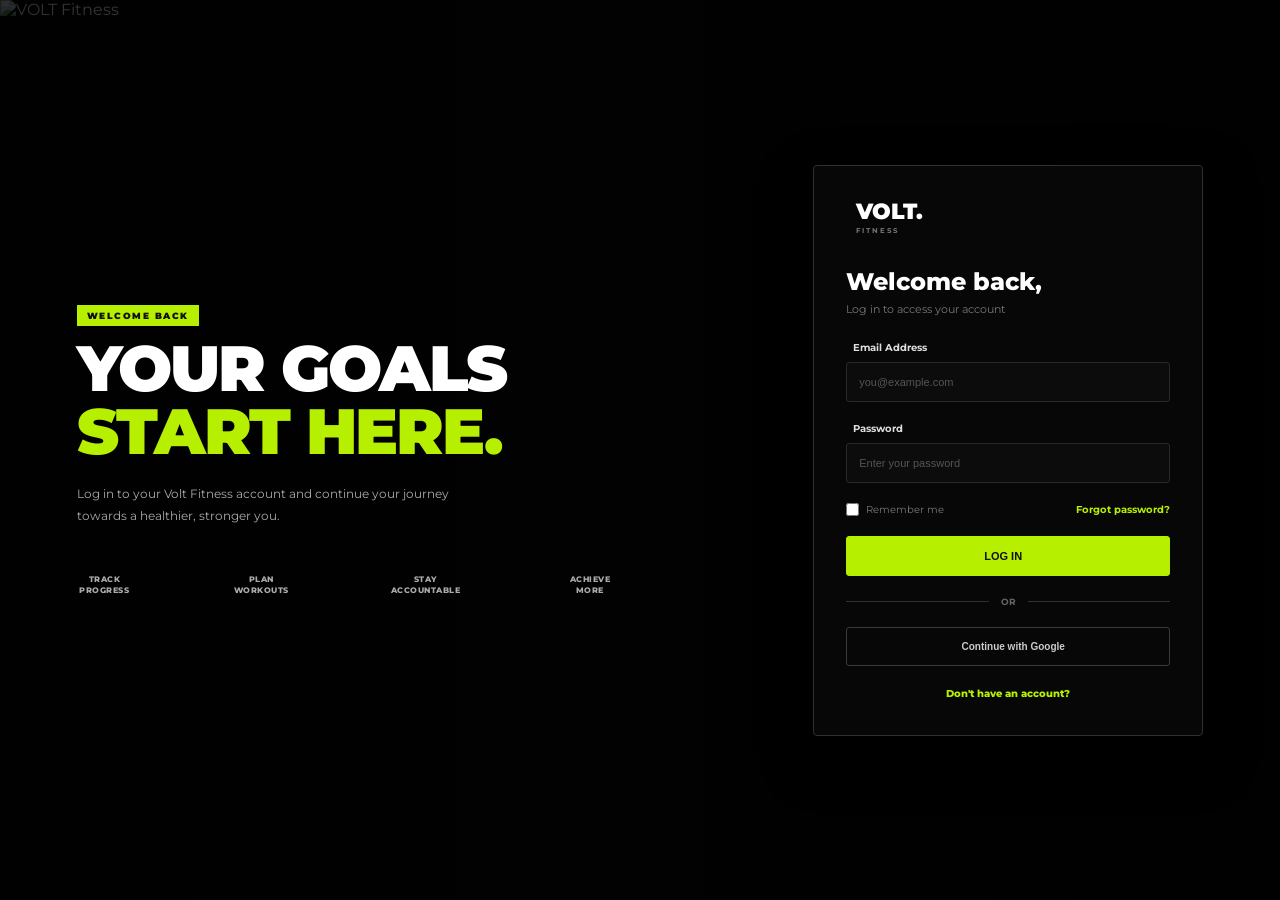
==== login.html @ 11c88157 "Add files via upload" ====
<!DOCTYPE html>
<html lang="en">
<head>
    <meta charset="UTF-8">
    <meta name="viewport" content="width=device-width, initial-scale=1.0">
    <title>VOLT LOGIN</title>

    <link rel="stylesheet" href="style.css">

    <!-- Google Font -->
    <link rel="preconnect" href="https://fonts.googleapis.com">
    <link rel="preconnect" href="https://fonts.gstatic.com" crossorigin>

    <link href="https://fonts.googleapis.com/css2?family=Montserrat:wght@400;500;600;700;800;900&display=swap"
        rel="stylesheet">

    <!-- Font Awesome -->
    <link rel="stylesheet"
        href="fontawesome-free-7.3.1-web/fontawesome-free-7.3.1-web/css/all.min.css">
</head>
<body>
   <!-- ====== LOGIN PAGE ========== -->

<section class="header" id="HOME">

    <!-- Background Image -->
    <img
        class="hero-bg"
        src="img/cinematic_dynamic_high_resolution_gym_photo_athletic_muscular_man_and_woman.png"
        alt="VOLT Fitness"
    >

    <!-- Dark Overlay -->
    <div class="layer">

        <!-- =======  MAIN CONTENT ========== -->

        <div class="login-content">

            <!-- ======  LEFT SIDE ========= -->

            <div class="hero-left">

                <!-- SMALL TITLE -->

                <div class="welcome-label">

                    WELCOME BACK

                </div>

                <!-- MAIN TITLE -->

                <h1>

                    YOUR GOALS

                    <span>START HERE.</span>

                </h1>

                <!-- DESCRIPTION -->

                <p class="hero-description">

                    Log in to your Volt Fitness account and
                    continue your journey towards a healthier,
                    stronger you.

                </p>

                <!-- =======  ICON FEATURES =========== -->

                <div class="list-icons">

                    <!-- TRACK -->

                    <div class="login-icon-box">

                        <i class="fa-solid fa-ranking-star"></i>

                        <span>
                            TRACK<br>
                            PROGRESS
                        </span>

                    </div>

                    <!-- PLAN -->

                    <div class="login-icon-box">

                        <i class="fa-solid fa-dumbbell"></i>

                        <span>
                            PLAN<br>
                            WORKOUTS
                        </span>

                    </div>

                    <!-- ACCOUNTABLE -->

                    <div class="login-icon-box">

                        <i class="fa-solid fa-shield"></i>

                        <span>
                            STAY<br>
                            ACCOUNTABLE
                        </span>

                    </div>

                    <!-- ACHIEVE -->

                    <div class="login-icon-box">

                        <i class="fa-solid fa-star"></i>

                        <span>
                            ACHIEVE<br>
                            MORE
                        </span>

                    </div>

                </div>

            </div>

            <!-- ========= RIGHT SIDE - LOGIN CARD ============ -->

            <div class="card-login">

                <!-- LOGIN LOGO -->

                <div class="login-logo">

                    <i class="fa-solid fa-bolt"></i>

                    <div>

                        <h2>VOLT.</h2>

                        <span>FITNESS</span>

                    </div>

                </div>

                <!-- LOGIN TITLE -->

                <div class="login-heading">

                    <h3>Welcome back,</h3>

                    <p>
                        Log in to access your account
                    </p>

                </div>

                <!-- ========= LOGIN FORM =========== -->

                <form class="login-form" id="loginForm">

                    <!-- EMAIL -->

                    <div class="input-group">

                        <label for="email">

                            <i class="fa-regular fa-envelope"></i>

                            Email Address

                        </label>

                        <input
                            type="email"
                            id="email"
                            name="email"
                            placeholder="you@example.com"
                            required
                        >

                    </div>

                    <!-- PASSWORD -->

                    <div class="input-group">

                        <label for="password">

                            <i class="fa-solid fa-lock"></i>

                            Password

                        </label>

                        <div class="password-box">

                            <input
                                type="password"
                                id="password"
                                name="password"
                                placeholder="Enter your password"
                                required
                            >

                            <i
                                class="fa-regular fa-eye password-eye"
                                id="togglePassword"
                            ></i>

                        </div>

                    </div>

                    <!-- =======  REMEMBER / FORGOT ========== -->

                    <div class="login-options">

                        <label class="remember">

                            <input
                                type="checkbox"
                                name="remember">

                            <span>
                                Remember me
                            </span>

                        </label>

                        <a href="#">
                            Forgot password?
                        </a>

                    </div>

                    <!-- =========  LOGIN BUTTON ============ -->

                    <div class="card-footer-login">

                        <button type="submit">

                            LOG IN

                            <i class="fa-solid fa-arrow-right"></i>

                        </button>

                    </div>

                    <!-- ============== OR ================= -->

                    <div class="login-or">

                        <span></span>

                        <p>OR</p>

                        <span></span>

                    </div>

                    <!-- ============ GOOGLE BUTTON ============= -->

                    <button
                        type="button"
                        class="google-login">

                        <i class="fa-brands fa-google"></i>

                        Continue with Google

                    </button>

                    <!-- ========== SIGN UP ============= -->

                    <div class="signup-link">

                        <span>
                            <a href="signup.html">
                            Don't have an account?
                            </a>
                        </span>

                    </div>

                </form>

            </div>

        </div>

    </div>

</section>
<script src="main.js"></script>
</body>
</html>
---- style.css ----
/* ================= GENERAL ================= */

html {
    scroll-behavior: smooth;
}

* {
    margin: 0;
    padding: 0;
    box-sizing: border-box;
}

body {
    font-family: 'Montserrat', sans-serif;
    background-color: #101010;
    color: #f5f5f5;
}

/* ================= HERO ================= */

.header {
    width: 100%;
    height: 100vh;
    min-height: 700px;
    position: relative;
    overflow: hidden;
}

.header > img {
    width: 100%;
    height: 100%;
    object-fit: cover;
    object-position: center;
}


/* ================= DARK OVERLAY ================= */

.layer {
    width: 100%;
    height: 100%;
    position: absolute;
    top: 0;
    left: 0;
    background:
        linear-gradient(
            90deg,
            rgba(8, 8, 8, 0.94) 0%,
            rgba(8, 8, 8, 0.75) 45%,
            rgba(8, 8, 8, 0.55) 100%
        );
    color: white;
}


/* ================= NAVBAR ================= */

nav {
    position: absolute;

    top: 0;
    left: 4%;

    width: 92%;
    height: 80px;

    display: flex;
    align-items: center;
    justify-content: space-between;

    border-bottom: 1px solid rgba(255, 255, 255, 0.12);

    z-index: 20;
}


/* ================= LOGO ================= */

.logo {
    min-width: 150px;

    display: flex;
    align-items: center;

    gap: 7px;
}

.logo > i {
    color: #B6F000;
    font-size: 20px;
}

.logo h2 {
    color: white;

    font-size: 23px;
    font-weight: 900;

    letter-spacing: 1px;
}

.logo span {
    display: block;

    color: #888;

    font-size: 8px;

    letter-spacing: 3px;
}


/* ================= NAV LINKS ================= */

.nav-links {
    list-style: none;

    display: flex;
    align-items: center;

    gap: 27px;
}

.nav-links li a {
    position: relative;

    color: #bdbdbd;

    text-decoration: none;

    font-size: 11px;
    font-weight: 700;

    transition: 0.3s;
}

.nav-links li a:hover {
    color: #B6F000;
}

/* ================= NAV ICONS ================= */

.nav-icons {
    display: flex;
    align-items: center;

    gap: 8px;
}

.icon-box {
    width: 35px;
    height: 35px;

    display: flex;
    align-items: center;
    justify-content: center;

    border: 1px solid #3b3b3b;
    border-radius: 5px;

    color: #ddd;

    cursor: pointer;

    transition: 0.3s;
}

.icon-box:hover {
    color: #B6F000;
    border-color: #B6F000;
}

.icon-box i {
    font-size: 13px;
}

.icon-box a{
     position: relative;

    color: #bdbdbd;

    text-decoration: none;

    font-size: 11px;
    font-weight: 700;

    transition: 0.3s;
}

.icon-box a:hover {
    color: #B6F000;
}

/* ================= HERO CONTENT ================= */

.content {
    width: 90%;
    max-width: 1250px;
    position: absolute;
    left: 50%;
    top: 54%;
    transform: translate(-50%, -50%);
    z-index: 5;
}

/* ================= TITLE ================= */

.content h1 {
    width: 750px;
    margin-bottom: 22px;
    color: #f5f5f5;
    font-size: 60px;
    line-height: 0.98;
    font-weight: 900;
    letter-spacing: -2px;
}

.content h1 span {
    color: #B6F000;
    text-shadow: 0 0 20px rgba(182, 240, 0, 0.15);
}


/* ================= DESCRIPTION ================= */

.description {
    width: 570px;

    color: #aaa;

    font-size: 13px;

    line-height: 1.7;

    font-weight: 400;
}


/* ================= BUTTONS ================= */

.buttons {
    display: flex;

    align-items: center;

    gap: 10px;

    margin-top: 30px;
}

.buttons a {
    padding: 13px 20px;

    text-decoration: none;

    font-size: 10px;

    font-weight: 800;

    letter-spacing: 0.4px;

    border-radius: 4px;

    transition: 0.3s;
}


/* ================= JOIN BUTTON ================= */

.join-btn {
    color: #111;

    background-color: #B6F000;

    border: 1px solid #B6F000;
}

.join-btn:hover {
    background-color: #d0ff45;

    transform: translateY(-2px);

    box-shadow: 0 8px 25px rgba(182, 240, 0, 0.2);
}

.join-btn i {
    margin-left: 7px;
}


/* ================= PROGRAM BUTTON ================= */

.programs-btn {
    color: white;

    background-color: rgba(255, 255, 255, 0.03);

    border: 1px solid #555;
}

.programs-btn:hover {
    color: #B6F000;

    background-color: rgba(182, 240, 0, 0.05);

    border-color: #B6F000;
}

.programs-btn i {
    margin-left: 8px;
}


/* ================= STAT CARDS ================= */

.stats {
    width: 100%;

    display: grid;

    grid-template-columns: repeat(4, 1fr);

    gap: 10px;

    margin-top: 55px;
}

.card {
    min-height: 105px;

    padding: 18px;

    background-color: rgba(25, 25, 25, 0.88);

    border: 1px solid #343434;

    border-radius: 5px;

    transition: 0.3s;
}

.card:hover {
    background-color: #202120;

    border-color: #B6F000;

    transform: translateY(-4px);
}

.card h2 {
    margin-bottom: 7px;

    color: #B6F000;

    font-size: 24px;

    font-weight: 900;
}

.card h3 {
    margin-bottom: 7px;

    color: #eee;

    font-size: 9px;

    font-weight: 800;

    text-transform: uppercase;
}

.card p {
    color: #777;

    font-size: 8px;

    line-height: 1.5;
}


/* ================= PROGRAMS ================= */

.programs-section {
    width: 92%;
    margin: 80px auto;
    color: #fff;
}


/* ================= HEADER ================= */

.programs-header {
    display: flex;
    align-items: flex-end;
    justify-content: space-between;
    gap: 40px;
    margin-bottom: 35px;
}


.programs-title {
    max-width: 480px;
}


.engineered {
    display: inline-flex;
    align-items: center;
    gap: 8px;

    color: #95ff0a;

    font-size: 11px;
    font-weight: 700;

    text-transform: uppercase;
    letter-spacing: 1px;
}


.engineered i {
    color: #95ff0a;
}


.programs-title h2 {
    margin: 8px 0;

    font-size: 30px;
    font-weight: 800;

    text-transform: uppercase;
    letter-spacing: -1px;
}


.programs-title p {
    margin: 0;

    color: #858585;

    font-size: 12px;
    line-height: 1.7;
}


/* ================= NAV ================= */

.nav-programs {
    display: flex;
    flex-wrap: wrap;

    list-style: none;

    margin: 0;
    padding: 0;

    gap: 8px;

    max-width: 500px;
}


.nav-programs li a {
    display: block;

    padding: 11px 15px;

    color: #777;
    text-decoration: none;

    font-size: 10px;
    font-weight: 700;

    text-transform: uppercase;
    letter-spacing: .7px;

    border-radius: 3px;

    transition: .3s ease;
}


.nav-programs li a:hover {
    color: #95ff0a;
    background: rgba(149, 255, 10, .08);
}


.nav-programs li.active a {
    color: #101010;
    background: #95ff0a;

    box-shadow: 0 0 18px rgba(149, 255, 10, .2);
}


/* ================= GRID ================= */

.programs-grid {
    display: grid;

    grid-template-columns: repeat(3, 1fr);

    gap: 18px;
}


/* ================= CARD ================= */

.card-prog {
    position: relative;

    overflow: hidden;

    background: #171717;

    border: 1px solid #303030;

    border-radius: 6px;

    transition:
        transform .35s ease,
        border-color .35s ease,
        box-shadow .35s ease;

    cursor: pointer;
}


/* Hover */

.card-prog:hover {
    transform: translateY(-10px);

    border-color: #95ff0a;

    box-shadow:
        0 15px 35px rgba(0, 0, 0, .5),
        0 0 25px rgba(149, 255, 10, .08);
}


/* ================= IMAGE ================= */

.card-image {
    position: relative;

    height: 210px;

    overflow: hidden;

    background: #111;
}


.card-image img {
    width: 100%;
    height: 100%;

    display: block;

    object-fit: cover;

    transition: transform .5s ease,
                filter .5s ease;
}


/* Image Hover */

.card-prog:hover .card-image img {
    transform: scale(1.08);

    filter: brightness(.65);
}


/* Dark gradient */

.card-image::after {
    content: "";

    position: absolute;

    left: 0;
    right: 0;
    bottom: 0;

    height: 80px;

    background: linear-gradient(
        transparent,
        rgba(0,0,0,.8)
    );

    pointer-events: none;
}


/* ================= BADGES ================= */

.level,
.weeks,
.intensity {
    position: absolute;

    z-index: 2;
}


/* Level */

.level {
    top: 12px;
    left: 12px;

    padding: 6px 9px;

    background: #95ff0a;

    color: #101010;

    font-size: 8px;
    font-weight: 800;

    letter-spacing: .7px;

    border-radius: 2px;
}


.level.elite {
    background: #95ff0a;
}


.level.intermediate {
    background: #95ff0a;
}


.weeks {
    top: 14px;
    left: 95px;

    color: #ddd;

    font-size: 8px;
    font-weight: 700;

    letter-spacing: .6px;
}


/* Intensity */

.intensity {
    right: 12px;
    bottom: 12px;

    padding: 6px 9px;

    background: rgba(15,15,15,.85);

    border-radius: 20px;

    color: #aaa;

    font-size: 8px;
    font-weight: 700;
}


.intensity i {
    color: #95ff0a;

    font-size: 6px;

    margin-right: 4px;
}


/* ================= CONTENT ================= */

.card-content {
    padding: 18px;
}


.coach {
    display: block;

    margin-bottom: 8px;

    color: #777;

    font-size: 9px;
}


.coach i {
    margin-right: 5px;

    color: #95ff0a;
}


.card-content h3 {
    margin: 0 0 10px;

    color: #fff;

    font-size: 16px;
    font-weight: 800;

    text-transform: uppercase;
}


.card-content p {
    min-height: 55px;

    margin: 0;

    color: #777;

    font-size: 10px;
    line-height: 1.6;
}


/* ================= FOOTER ================= */

.card-footer {
    display: flex;

    align-items: center;
    justify-content: space-between;

    margin-top: 20px;
}


.card-footer span {
    color: #999;

    font-size: 9px;
    font-weight: 600;
}


.card-footer span i {
    margin-right: 5px;

    color: #95ff0a;
}


.card-footer button {
    padding: 8px 13px;

    border: 0;
    border-radius: 3px;

    background: #252525;

    color: #aaa;

    font-size: 12px;
    font-weight: 700;

    cursor: pointer;

    transition: .3s ease;
}


.card-footer button:hover {
    background: #95ff0a;

    color: #111;
}


/* ================= CARD HOVER CONTENT ================= */

.card-prog:hover .card-content h3 {
    color: #95ff0a;
    transition: .3s ease;
}


/* ================= RESPONSIVE ================= */

@media (max-width: 1000px) {

    .programs-header {
        flex-direction: column;
        align-items: flex-start;
    }

    .nav-programs {
        max-width: 100%;
    }

    .programs-grid {
        grid-template-columns: repeat(2, 1fr);
    }
}


@media (max-width: 650px) {

    .programs-section {
        width: 90%;
    }

    .programs-grid {
        grid-template-columns: 1fr;
    }

    .programs-title h2 {
        font-size: 24px;
    }

    .card-image {
        height: 230px;
    }

}


/* ================= COACHES ================= */

.COACHES-section {
    width: 92%;
    margin: 80px auto;
}


/* ================= HEADER ================= */

.coach-header {
    margin-bottom: 35px;
}

.coach-title {
    max-width: 700px;
}

.engineered {
    color: #b6f000;
    font-size: 11px;
    font-weight: 700;
    text-transform: uppercase;
    letter-spacing: 2px;
}

.coach-title h2 {
    margin: 10px 0;

    color: #fff;

    font-size: 32px;
    font-weight: 800;

    text-transform: uppercase;
}

.coach-title p {
    color: #777;

    font-size: 12px;
    line-height: 1.7;

    max-width: 650px;
}


/* ================= GRID ================= */

.coach-grid {
    display: grid;

    grid-template-columns: repeat(4, 1fr);

    gap: 20px;

    align-items: stretch;
}


/* ================= CARD ================= */

.card-coach {
    position: relative;

    overflow: hidden;

    background: #171717;

    border: 1px solid #303030;

    border-radius: 6px;

    transition:
        transform .35s ease,
        border-color .35s ease,
        box-shadow .35s ease;

    cursor: pointer;
}


/* Hover */

.card-coach:hover {
    transform: translateY(-8px);

    border-color: #95ff0a;

    box-shadow:
        0 15px 35px rgba(0, 0, 0, .5),
        0 0 25px rgba(149, 255, 10, .08);
}


/* ================= IMAGE ================= */

.card-img-coach {
    position: relative;

    width: 100%;
    height: 250px;

    overflow: hidden;

    background: #111;
}


.card-img-coach img {
    width: 100%;
    height: 100%;

    display: block;

    object-fit: cover;
    object-position: center;

    transition:
        transform .5s ease,
        filter .5s ease;
}


/* Image Hover */

.card-coach:hover .card-img-coach img {
    transform: scale(1.06);

    filter: brightness(.7);
}


/* Gradient */

.card-img-coach::after {
    content: "";

    position: absolute;

    left: 0;
    right: 0;
    bottom: 0;

    height: 90px;

    background: linear-gradient(
        transparent,
        rgba(0, 0, 0, .9)
    );

    pointer-events: none;
}


/* ================= CONTENT ================= */

.card-content-coach {
    padding: 20px;
}


.card-content-coach h3 {
    margin: 0 0 7px;

    color: #fff;

    font-size: 17px;
    font-weight: 800;

    text-transform: uppercase;

    transition: .3s ease;
}


.card-content-coach h4 {
    margin: 0 0 12px;

    color: #b6f000;

    font-size: 10px;
    font-weight: 700;

    text-transform: uppercase;

    letter-spacing: .5px;
}


.card-content-coach p {
    min-height: 58px;

    margin: 0;

    color: #777;

    font-size: 10px;

    line-height: 1.7;
}


/* ================= FOOTER ================= */

.card-footer-coach {
    display: flex;

    align-items: center;
    justify-content: space-between;

    margin-top: 22px;

    padding-top: 15px;

    border-top: 1px solid #292929;
}


.card-footer-coach span {
    color: #999;

    font-size: 11px;
}


.card-footer-coach span i {
    color: #b6f000;
}


/* ================= BUTTON ================= */

.card-footer-coach button {
    padding: 9px 14px;

    border: 1px solid #333;

    border-radius: 3px;

    background: #252525;

    color: #aaa;

    font-size: 15px;
    font-weight: 700;

    letter-spacing: .5px;

    cursor: pointer;

    transition: .3s ease;
}


.card-footer-coach button:hover {
    background: #95ff0a;

    border-color: #95ff0a;

    color: #111;
}


/* ================= CARD HOVER TITLE ================= */

.card-coach:hover .card-content-coach h3 {
    color: #95ff0a;
}


/* ================= RESPONSIVE ================= */

@media (max-width: 900px) {

    .coach-grid {
        grid-template-columns: repeat(2, 1fr);
    }

}


@media (max-width: 600px) {

    .coach-grid {
        grid-template-columns: 1fr;
    }

    .coach-title h2 {
        font-size: 26px;
    }

}




/* ================= FOOTER ================= */

.card-footer-store {
    display: flex;

    align-items: center;
    justify-content: space-between;

    margin-top: 22px;

    padding-top: 15px;

    border-top: 1px solid #292929;
}


.card-footer-store span {
    color: #999;

    font-size: 40px;
}


.card-footer-store span i {
    color: #b6f000;
}


/* ================= BUTTON ================= */

.card-footer-store button {
    padding: 9px 14px;

    border: 1px solid #333;

    border-radius: 3px;

    background: #252525;

    color: #aaa;

    font-size: 15px;
    font-weight: 700;

    letter-spacing: .5px;

    cursor: pointer;

    transition: .3s ease;
}


.card-footer-store button:hover {
    background: #95ff0a;

    border-color: #95ff0a;

    color: #111;
}


/* ================= CARD HOVER TITLE ================= */

.card-store:hover .card-content-store h3 {
    color: #95ff0a;
}


/* ================= STORE ================= */


.store-section {
    width: 92%;
    margin: 80px auto;
}


/* ================= HEADER ================= */

.store-header {
    margin-bottom: 35px;
}

.store-title {
    max-width: 700px;
}

.engineered {
    color: #b6f000;
    font-size: 11px;
    font-weight: 700;
    text-transform: uppercase;
    letter-spacing: 2px;
}

.store-title h2 {
    margin: 10px 0;

    color: #fff;

    font-size: 32px;
    font-weight: 800;

    text-transform: uppercase;
}

.store-title p {
    color: #777;

    font-size: 12px;
    line-height: 1.7;

    max-width: 650px;
}

/* ================= STORE NAV ================= */

.nav-store {
    width: 100%;

    display: flex;
    align-items: center;
    gap: 10px;

    margin: 35px 0 0;
    padding: 0;

    list-style: none;
}


.nav-store li {
    margin: 0;
    padding: 0;
}


.nav-store li a {
    display: block;

    padding: 10px 22px;

    background: #252525;

    border: 1px solid #303030;
    border-radius: 20px;

    color: #ddd;

    font-size: 11px;
    font-weight: 800;

    text-decoration: none;
    text-transform: uppercase;

    letter-spacing: .5px;

    transition: .3s ease;
}


/* ================= ACTIVE ================= */

.nav-store li.active a {
    background: #b6f000;

    border-color: #b6f000;

    color: #111;
}


/* ================= HOVER ================= */

.nav-store li:not(.active) a:hover {
    background: #333;

    border-color: #b6f000;

    color: #b6f000;
}


/* ================= RESPONSIVE ================= */

@media (max-width: 600px) {

    .nav-store {
        flex-wrap: wrap;
        gap: 8px;
    }

    .nav-store li a {
        padding: 9px 15px;
        font-size: 10px;
    }

}

/* ================= GRID ================= */

.store-grid {
    display: grid;

    grid-template-columns: repeat(4, 1fr);

    gap: 20px;

    align-items: stretch;
}


/* ================= CARD ================= */

.card-store {
    position: relative;

    overflow: hidden;

    background: #171717;

    border: 1px solid #303030;

    border-radius: 6px;

    transition:
        transform .35s ease,
        border-color .35s ease,
        box-shadow .35s ease;

    cursor: pointer;
}


/* Hover */

.card-store:hover {
    transform: translateY(-8px);

    border-color: #95ff0a;

    box-shadow:
        0 15px 35px rgba(0, 0, 0, .5),
        0 0 25px rgba(149, 255, 10, .08);
}


/* ================= IMAGE ================= */

.card-img-store {
    position: relative;

    width: 100%;
    height: 250px;

    overflow: hidden;

    background: #111;
}


.card-img-store img {
    width: 100%;
    height: 100%;

    display: block;

    object-fit: cover;
    object-position: center;

    transition:
        transform .5s ease,
        filter .5s ease;
}


/* Image Hover */

.card-store:hover .card-img-store img {
    transform: scale(1.06);

    filter: brightness(.7);
}


/* Gradient */

.card-img-store::after {
    content: "";

    position: absolute;

    left: 0;
    right: 0;
    bottom: 0;

    height: 90px;

    background: linear-gradient(
        transparent,
        rgba(0, 0, 0, .9)
    );

    pointer-events: none;
}


/* ================= CONTENT ================= */

.card-content-store {
    padding: 20px;
}


.card-content-store h3 {
    margin: 8px 0 12px;
    padding: 5px;

    color: #fff;

    font-size: 17px;
    font-weight: 800;

    text-transform: uppercase;

    transition: .3s ease;
}


.card-content-store h4 {
    margin: 0 0 12px;

    color: #b6f000;

    font-size: 10px;
    font-weight: 700;

    text-transform: uppercase;

    letter-spacing: .5px;
}


.card-content-store p {
    min-height: 58px;

    margin: 0;

    color: #777;

    font-size: 15px;

    line-height: 1.7;
}

.card-content-store span {
    min-height: 58px;

    margin: 0;

    color: #b6f000;

    font-size: 10px;

    line-height: 1.7;

    padding: 12px 14px;

    border: 1px solid #333;

    border-radius: 3px;

    background: #252525;

}

.icon-box-store:hover {
    color: #B6F000;
    transform: scale(1.1);
}

.icon-box-store i {
    font-size: 22px;
    position: absolute;
    top: 12px;
    right: 12px;
    z-index: 10;
    color: #B6F000;
    cursor: pointer;
    transition: .3s ease;
}


/* ================= RESPONSIVE ================= */

@media (max-width: 900px) {

    .store-grid {
        grid-template-columns: repeat(2, 1fr);
    }

}


@media (max-width: 600px) {

    .store-grid {
        grid-template-columns: 1fr;
    }

    .store-title h2 {
        font-size: 26px;
    }

}


/* ================= MEMBER GRID ================= */

.member-section {
    width: 92%;
    margin: 80px auto;
}

.member-grid {
    width: 100%;

    display: grid;

    grid-template-columns: repeat(4, minmax(0, 1fr));

    gap: 20px;

    align-items: stretch;
}

.member-header{
    align-items: center;

    justify-content: center;

}

/* ================= MEMBER TITLE================= */

.member-title {

    align-items: center;
     justify-content: center;
}

/* ================= CARD ================= */

.card-member {
    position: relative;

    display: flex;
    flex-direction: column;

    min-width: 0;

    background: #171717;

    border: 2px solid #303030;

    border-radius: 6px;

    overflow: hidden;

    transition:
        transform .35s ease,
        border-color .35s ease,
        box-shadow .35s ease;
}


/* ================= CARD CONTENT ================= */

.card-content-member {
    height: 100%;

    display: flex;
    flex-direction: column;

    padding: 25px;
}


/* ================= TAGS ================= */

.member-tags {
    width: 100%;

    display: flex;

    align-items: center;
    justify-content: space-between;

    gap: 10px;

    margin-bottom: 20px;
}


.member-tags span {
    min-height: auto;

    display: inline-block;

    margin: 0;

    padding: 6px 10px;

    color: #b6f000;

    background: transparent;

    border: 0;

    font-size: 10px;

    font-weight: 800;

    line-height: 1;

    text-transform: uppercase;
}


.member-tags span:first-child {
    padding-left: 0;

    color: #ddd;
}


.member-tags span:last-child {
    padding-right: 0;

    color: #b6f000;
}


/* ================= TITLE ================= */

.card-content-member h2 {
    margin: 0 0 12px;

    padding: 0;

    color: #fff;

    font-size: 24px;

    font-weight: 800;

    line-height: 1.2;

    text-transform: uppercase;
}


/* ================= DESCRIPTION ================= */

.card-content-member p {
    min-height: 65px;

    margin: 0 0 22px;

    color: #888;

    font-size: 13px;

    line-height: 1.6;
}


/* ================= PRICE ================= */

.member-price {
    display: flex;

    align-items: baseline;

    flex-wrap: nowrap;

    gap: 8px;

    margin-bottom: 25px;

    white-space: nowrap;
}


.member-price h3 {
    margin: 0;

    padding: 0;

    color: #fff;

    font-size: 46px;

    font-weight: 800;

    line-height: 1;
}


.member-price .price-text {
    min-height: auto;

    display: inline;

    margin: 0;

    padding: 0;

    color: #999;

    background: transparent;

    border: 0;

    font-size: 11px;

    line-height: 1.2;
}


/* ================= FEATURES ================= */

.box-member {
    display: flex;

    flex-direction: column;

    gap: 18px;

    margin: 0;

    padding: 0;
}


.icon-box-member {
    position: relative;

    display: flex;

    align-items: flex-start;

    gap: 12px;

    color: #ddd;

    font-size: 12px;

    line-height: 1.5;

    transition: .3s ease;
}


.icon-box-member i {
    position: static;

    flex-shrink: 0;

    width: 16px;

    margin-top: 2px;

    color: #b6f000 !important;

    font-size: 14px;
}


.icon-box-member span {
    min-height: auto;

    margin: 0;

    padding: 0;

    color: #ddd;

    background: transparent;

    border: 0;

    font-size: 12px;

    line-height: 1.5;
}

/* ================= FOOTER ================= */

.card-footer-member {
    width: 100%;

    margin-top: auto;

    padding-top: 25px;
}


.card-footer-member button {
    width: 100%;

    padding: 13px 18px;

    background: #252525;

    border: 1px solid #444;

    border-radius: 4px;

    color: #fff;

    font-size: 11px;

    font-weight: 800;

    text-transform: uppercase;

    cursor: pointer;

    transition: .3s ease;
}


.card-footer-member button:hover {
    background: #b6f000;

    border-color: #b6f000;

    color: #111;
}


/* ================= CARD HOVER ================= */

.card-member:hover {
    transform: translateY(-8px);

    border-color: #95ff0a;

    box-shadow:
        0 15px 35px rgba(0,0,0,.5),
        0 0 25px rgba(149,255,10,.08);
}


/* ================= MOST POPULAR ================= */

.popular-card {
    border-color: #b6f000;
}


.popular-label {
    position: absolute;

    top: -1px;
    left: 50%;

    transform: translateX(-50%);

    z-index: 5;

    padding: 6px 22px;

    background: #b6f000;

    color: #111;

    border-radius: 0 0 10px 10px;

    font-size: 9px;

    font-weight: 900;

    white-space: nowrap;
}


/* ================= NAV ================= */

.nav-member {
    display: flex;

    align-items: center;

    justify-content: center;

    gap: 0;

    width: fit-content;

    margin: 35px auto;

    padding: 5px;

    list-style: none;

    background: #252525;

    border: 1px solid #333;

    border-radius: 10px;
}


.nav-member li {
    margin: 0;

    padding: 0;
}


.nav-member li a {
    display: flex;

    align-items: center;

    justify-content: center;

    gap: 8px;

    min-height: 42px;

    padding: 10px 25px;

    border-radius: 7px;

    color: #ddd;

    background: transparent;

    font-size: 11px;

    font-weight: 800;

    text-decoration: none;

    text-transform: uppercase;

    transition: .3s ease;
}


.nav-member li a span {
    padding: 4px 6px;

    color: #111;

    background: #54ff87;

    border-radius: 2px;

    font-size: 8px;

    font-weight: 900;

    white-space: nowrap;
}


/* ACTIVE */

.nav-member li.active a {
    background: #b6f000;

    color: #111;
}


.nav-member li.active a span {
    color: #111;

    background: #54ff87;
}


/* HOVER */

.nav-member li:not(.active) a:hover {
    color: #b6f000;

    background: #333;
}


/* ================= RESPONSIVE ================= */

@media (max-width: 1100px) {

    .member-grid {
        grid-template-columns: repeat(2, 1fr);
    }

}


@media (max-width: 600px) {

    .member-grid {
        grid-template-columns: 1fr;
    }

    .nav-member {
        width: 100%;
    }

    .nav-member li {
        flex: 1;
    }

    .nav-member li a {
        padding: 10px 12px;

        font-size: 9px;
    }

    .card-content-member {
        padding: 20px;
    }

}

/* ================= FOOTER ================= */

.main-footer {
    width: 100%;
    margin: 60px 0 0;
    padding: 55px 6% 20px;

    background: #080808;

    border-top: 1px solid #202020;

    box-sizing: border-box;
}


/* ================= FOOTER CONTENT ================= */

.footer-content {
    width: 100%;
    max-width: 1400px;

    margin: 0 auto;

    display: grid;

    grid-template-columns:
        2.3fr
        1fr
        1fr
        1.25fr;

    gap: 70px;

    padding-bottom: 50px;
}


/* ================= BRAND ================= */

.footer-brand {
    display: flex;
    flex-direction: column;

    align-items: flex-start;
}


/* Logo */

.footer-logo {
    display: flex;

    align-items: center;

    gap: 8px;

    margin-bottom: 24px;
}

.footer-logo i {
    color: #95ff0a;

    font-size: 25px;
}

.footer-logo h2 {
    margin: 0;

    color: #f4f4f4;

    font-size: 25px;

    font-weight: 800;

    letter-spacing: -1px;
}

.footer-logo h2 span {
    color: #95ff0a;
}


/* Description */

.footer-description {
    max-width: 390px;

    margin: 0 0 25px;

    color: #aaa;

    font-size: 15px;

    line-height: 1.7;
}


/* Architecture */

.footer-architecture {
    display: flex;

    align-items: center;

    gap: 10px;
}

.footer-architecture i {
    color: #95ff0a;

    font-size: 15px;
}

.footer-architecture span {
    color: #95ff0a;

    font-size: 11px;

    font-weight: 800;

    letter-spacing: 1px;
}


/* ================= FOOTER COLUMNS ================= */

.footer-column,
.footer-telemetry {
    display: flex;

    flex-direction: column;

    align-items: flex-start;
}


/* Titles */

.footer-column h3,
.footer-telemetry h3 {
    margin: 0 0 18px;

    color: #eeeeee;

    font-size: 12px;

    font-weight: 800;

    letter-spacing: 0.5px;
}


/* Links */

.footer-column a {
    margin-bottom: 12px;

    color: #c2c2c2;

    text-decoration: none;

    font-size: 14px;

    transition: 0.25s ease;
}

.footer-column a:hover {
    color: #95ff0a;

    transform: translateX(3px);
}


/* ================= TELEMETRY ================= */

.footer-telemetry p {
    margin: 0 0 20px;

    color: #d0d0d0;

    font-size: 14px;

    line-height: 1.5;
}


/* Email */

.footer-email {
    width: 100%;

    max-width: 250px;

    height: 48px;

    display: flex;

    align-items: center;

    background: #252525;

    border: 1px solid #3b3b3b;

    border-radius: 5px;

    overflow: hidden;

    box-sizing: border-box;
}


/* Input */

.footer-email input {
    flex: 1;

    width: 100%;

    height: 100%;

    padding: 0 14px;

    border: none;

    outline: none;

    background: transparent;

    color: #eeeeee;

    font-size: 12px;
}

.footer-email input::placeholder {
    color: #999;
}


/* Button */

.footer-email button {
    width: 48px;

    height: 48px;

    flex-shrink: 0;

    border: none;

    background: #b6ff00;

    color: #111;

    cursor: pointer;

    font-size: 16px;

    transition: 0.25s ease;
}

.footer-email button:hover {
    background: #d0ff55;

    transform: scale(1.03);
}


/* ================= FOOTER BOTTOM ================= */

.footer-bottom {
    width: 100%;
    max-width: 1400px;

    margin: 0 auto;

    padding-top: 22px;

    border-top: 1px solid #202020;

    display: flex;

    align-items: center;

    justify-content: space-between;

    gap: 20px;
}


/* Copyright */

.footer-bottom p {
    margin: 0;

    color: #aaa;

    font-size: 12px;
}


/* Bottom Links */

.footer-links {
    display: flex;

    align-items: center;

    gap: 28px;
}

.footer-links a {
    color: #d0d0d0;

    text-decoration: none;

    font-size: 12px;

    transition: 0.25s ease;
}

.footer-links a:hover {
    color: #95ff0a;
}


/* ================= RESPONSIVE ================= */

@media (max-width: 900px) {

    .footer-content {
        grid-template-columns: 1fr 1fr;

        gap: 45px;
    }

    .footer-brand {
        grid-column: 1 / -1;
    }

    .footer-telemetry {
        grid-column: 1 / -1;
    }

}


@media (max-width: 600px) {

    .main-footer {
        padding: 40px 25px 20px;
    }

    .footer-content {
        grid-template-columns: 1fr;

        gap: 35px;

        padding-bottom: 35px;
    }

    .footer-brand,
    .footer-telemetry {
        grid-column: auto;
    }

    .footer-description {
        max-width: 100%;
    }

    .footer-bottom {
        flex-direction: column;

        align-items: flex-start;

        gap: 20px;
    }

    .footer-links {
        flex-wrap: wrap;

        gap: 15px 25px;
    }

}


/* ================= LOGIN PAGE ================= */


.list-icons {
    display: flex;
    align-items: center;
    justify-content: space-between;
    margin-top: 40px;
    width: 100%;
}

.list-box {
    width: 25%;
    display: flex;
    flex-direction: column;
    align-items: center;
    justify-content: center;
    color: #ddd;
    text-align: center;
}

.list-box i {
    font-size: 22px;
    color: #b6ff00;
    margin-bottom: 10px;
}

.list-box span {
    font-size: 11px;
    line-height: 1.5;
    font-weight: 600;
}

.list-item {
    padding: 0 15px;
    border-left: 1px solid #ccc;
}

.list-item:first-child {
    border-left: none;
}

/* ======= LOGIN PAGE ========== */

/* ======== MAIN HERO ============ */

.header {
    position: relative;

    width: 100%;
    min-height: 100vh;

    overflow: hidden;

    background: #050505;

    color: #fff;
}

/* ==========  BACKGROUND IMAGE ============ */

.hero-bg {

    position: absolute;

    inset: 0;

    width: 100%;
    height: 100%;

    object-fit: cover;

    object-position: center;

    z-index: 0;

}

/* =========  DARK OVERLAY ============ */

.layer {

    position: absolute;

    inset: 0;

    z-index: 1;

    display: flex;

    flex-direction: column;

    background:
        linear-gradient(
            90deg,
            rgba(0, 0, 0, .82) 0%,
            rgba(0, 0, 0, .67) 45%,
            rgba(0, 0, 0, .84) 100%
        );

}

/* ======== LOGO =========== */

.logo-login {

    display: flex;

    align-items: center;

    gap: 9px;

}

.logo-login > i {

    color: #b6f000;

    font-size: 25px;

}

.logo-text {

    display: flex;

    flex-direction: column;

}

.logo-text h2 {

    margin: 0;

    color: #fff;

    font-size: 21px;

    font-weight: 900;

    line-height: 1;

}

.logo-text span {

    margin-top: 3px;

    color: #777;

    font-size: 7px;

    font-weight: 700;

    letter-spacing: 2px;

}

/* =========  NAV LINKS ============= */

.nav-links-login {

    display: flex;

    align-items: center;

    gap: 9px;

}

.nav-links-login a {

    color: #777;

    font-size: 8px;

    font-weight: 700;

    letter-spacing: 2px;

    text-decoration: none;

    transition: .3s ease;

}

.nav-links-login span {

    color: #444;

    font-size: 8px;

}

.nav-links-login a:hover {

    color: #b6f000;

}

/* ======== MAIN CONTENT =========== */

.login-content {

    flex: 1;

    width: 88%;

    max-width: 1150px;

    margin: 0 auto;

    display: flex;

    align-items: center;

    justify-content: space-between;

    gap: 80px;

}

/* ======== LEFT SIDE ============ */

.hero-left {

    width: 48%;

}

/* ========= WELCOME LABEL =========== */

.welcome-label {

    display: inline-block;

    margin-bottom: 13px;

    padding: 5px 10px;

    background: #b6f000;

    color: #111;

    font-size: 9px;

    font-weight: 900;

    letter-spacing: 1.5px;

}

/* ========= MAIN TITLE =========== */

.hero-left h1 {

    margin: 0;

    color: #fff;

    font-size: clamp(42px, 5vw, 68px);

    font-weight: 900;

    line-height: .92;

    text-transform: uppercase;

    letter-spacing: -2px;

}

.hero-left h1 span {

    display: block;

    margin-top: 4px;

    color: #b6f000;

}

/* ======== DESCRIPTION ============= */

.hero-description {

    max-width: 420px;

    margin: 22px 0 38px;

    color: #aaa;

    font-size: 12px;

    line-height: 1.8;

}

/* ========= ICON LIST ============ */

.list-icons {

    display: flex;

    align-items: flex-start;

    gap: 35px;

}

/* ============ ICON BOX =============== */

.login-icon-box {

    min-width: 55px;

    display: flex;

    flex-direction: column;

    align-items: center;

    text-align: center;

    gap: 8px;

}

.login-icon-box i {

    color: #b6f000;

    font-size: 20px;

}

.login-icon-box span {

    color: #aaa;

    font-size: 8px;

    font-weight: 800;

    line-height: 1.35;

    letter-spacing: .5px;

}

/* ======= LOGIN CARD ============= */

.card-login {

    width: 390px;

    flex-shrink: 0;

    padding: 35px 32px;

    background: rgba(8, 8, 8, .91);

    border: 1px solid #303030;

    border-radius: 4px;

    box-shadow:
        0 20px 50px rgba(0, 0, 0, .65);

    backdrop-filter: blur(8px);

    transition:
        border-color .3s ease,
        box-shadow .3s ease;

}

/* ======= LOGIN CARD HOVER ======== */

.card-login:hover {

    border-color: #444;

    box-shadow:
        0 25px 60px rgba(0, 0, 0, .75);

}

/* =======  LOGIN LOGO ========== */

.login-logo {

    display: flex;

    align-items: center;

    gap: 10px;

    margin-bottom: 32px;

}

.login-logo > i {

    color: #b6f000;

    font-size: 25px;

}

.login-logo > div {

    display: flex;

    flex-direction: column;

}

.login-logo h2 {

    margin: 0;

    color: #fff;

    font-size: 22px;

    font-weight: 900;

    line-height: 1;

}

.login-logo span {

    margin-top: 3px;

    color: #777;

    font-size: 7px;

    font-weight: 700;

    letter-spacing: 2px;

}

/* ========= LOGIN HEADING ============ */

.login-heading {

    margin-bottom: 25px;

}

.login-heading h3 {

    margin: 0 0 6px;

    color: #fff;

    font-size: 24px;

    font-weight: 800;

}

.login-heading p {

    margin: 0;

    color: #777;

    font-size: 11px;

}

/* ========  FORM ============ */

.login-form {

    width: 100%;

}

/* ========== INPUT GROUP =========== */

.input-group {

    width: 100%;

    margin-bottom: 20px;

}

.input-group label {

    display: flex;

    align-items: center;

    gap: 7px;

    margin-bottom: 8px;

    color: #ddd;

    font-size: 10px;

    font-weight: 700;

}

.input-group label i {

    color: #b6f000;

}

/* ========= INPUT =========== */

.input-group input {

    width: 100%;

    height: 40px;

    padding: 0 12px;

    background: #0c0c0c;

    border: 1px solid #292929;

    border-radius: 3px;

    outline: none;

    color: #fff;

    font-size: 11px;

    transition: .3s ease;

}

.input-group input::placeholder {

    color: #555;

}

.input-group input:focus {

    border-color: #b6f000;

    box-shadow:
        0 0 12px rgba(182, 240, 0, .07);

}

/* =======  PASSWORD BOX ============ */

.password-box {

    position: relative;

}

.password-box input {

    padding-right: 40px;

}

.password-eye {

    position: absolute;

    top: 50%;

    right: 13px;

    transform: translateY(-50%);

    color: #666;

    font-size: 13px;

    cursor: pointer;

    transition: .3s ease;

}

.password-eye:hover {

    color: #b6f000;

}

/* ======= LOGIN OPTIONS ============= */

.login-options {

    width: 100%;

    display: flex;

    align-items: center;

    justify-content: space-between;

    margin: 3px 0 20px;

}

.remember {

    display: flex;

    align-items: center;

    gap: 7px;

    color: #777;

    font-size: 10px;

    cursor: pointer;

}

.remember input {

    width: 13px;

    height: 13px;

    margin: 0;

    accent-color: #b6f000;

}

.login-options a {

    color: #b6f000;

    font-size: 10px;

    font-weight: 700;

    text-decoration: none;

}

.login-options a:hover {

    text-decoration: underline;

}

/* ======== LOGIN FOOTER / BUTTON ========== */

.card-footer-login {

    width: 100%;

    margin: 0;

    padding: 0;

}


.card-footer-login button {

    width: 100%;

    height: 40px;

    display: flex;

    align-items: center;

    justify-content: center;

    gap: 10px;

    background: #b6f000;

    border: 1px solid #b6f000;

    border-radius: 3px;

    color: #111;

    font-size: 11px;

    font-weight: 900;

    text-transform: uppercase;

    cursor: pointer;

    transition: .3s ease;

}

.card-footer-login button:hover {

    background: transparent;

    border-color: #b6f000;

    color: #b6f000;

}

/* ======= OR ========== */

.login-or {

    width: 100%;

    display: flex;

    align-items: center;

    gap: 12px;

    margin: 20px 0;

}

.login-or span {

    flex: 1;

    height: 1px;

    background: #303030;

}

.login-or p {

    margin: 0;

    color: #666;

    font-size: 9px;

    font-weight: 700;

}

/* ========  GOOGLE BUTTON ============ */

.google-login {

    width: 100%;

    height: 39px;

    display: flex;

    align-items: center;

    justify-content: center;

    gap: 10px;

    background: transparent;

    border: 1px solid #3a3a3a;

    border-radius: 3px;

    color: #ccc;

    font-size: 10px;

    font-weight: 700;

    cursor: pointer;

    transition: .3s ease;

}

.google-login i {

    font-size: 13px;

}

.google-login:hover {

    border-color: #b6f000;

    color: #b6f000;

}

/* ====== SIGN UP ========== */

.signup-link {

    display: flex;

    align-items: center;

    justify-content: center;

    gap: 6px;

    margin-top: 21px;

    font-size: 10px;

}

.signup-link span {

    color: #666;

}

.signup-link a {

    color: #b6f000;

    font-weight: 800;

    text-decoration: none;

}

.signup-link a:hover {

    text-decoration: underline;

}

/* ======== BOTTOM FOOTER ============ */

.login-bottom {

    width: 88%;

    margin: 0 auto;

    padding: 17px 0;

    display: flex;

    align-items: center;

    justify-content: space-between;

    border-top: 1px solid rgba(255, 255, 255, .08);

    color: #555;

    font-size: 8px;

    font-weight: 700;

    letter-spacing: 1px;

}

.login-bottom i {

    margin-right: 5px;

    color: #b6f000;

}

/* ========== RESPONSIVE - TABLET ============ */

@media (max-width: 950px) {

    .login-content {

        width: 90%;

        gap: 40px;

    }

    .hero-left {

        width: 50%;

    }

    .card-login {

        width: 360px;

        padding: 30px 25px;

    }

    .list-icons {

        gap: 20px;

    }

}

/* ======== RESPONSIVE - MOBILE ============ */

@media (max-width: 750px) {

    .header {

        min-height: 100vh;

        overflow-y: auto;

    }

    .layer {

        position: relative;

        min-height: 100vh;

    }

    .navbar-login {

        padding: 20px 6%;

    }

    .nav-links-login {

        display: none;

    }

    .login-content {

        width: 90%;

        padding: 35px 0;

        flex-direction: column;

        justify-content: center;

        gap: 40px;

    }

    .hero-left {

        width: 100%;

        text-align: center;

    }

    .hero-description {

        margin-left: auto;

        margin-right: auto;

    }

    .list-icons {

        justify-content: center;

    }

    .card-login {

        width: 100%;

        max-width: 390px;

    }

    .login-bottom {

        width: 90%;

    }

}

/* ========= SMALL MOBILE ========== */

@media (max-width: 450px) {

    .hero-left h1 {

        font-size: 38px;

        letter-spacing: -1px;

    }


    .hero-description {

        font-size: 11px;

    }

    .list-icons {

        gap: 10px;

    }

    .login-icon-box {

        min-width: 50px;

    }

    .login-icon-box span {

        font-size: 7px;

    }

    .card-login {

        padding: 25px 20px;

    }

}


/* ======= SIGNUP PAGE ========== */

/* ======== MAIN HERO ============ */

.header {
    position: relative;

    width: 100%;
    min-height: 100vh;

    overflow: hidden;

    background: #050505;

    color: #fff;
}

/* ==========  BACKGROUND IMAGE ============ */

.hero-bg {

    position: absolute;

    inset: 0;

    width: 100%;
    height: 100%;

    object-fit: cover;

    object-position: center;

    z-index: 0;

}

/* =========  DARK OVERLAY ============ */

.layer {

    position: absolute;

    inset: 0;

    z-index: 1;

    display: flex;

    flex-direction: column;

    background:
        linear-gradient(
            90deg,
            rgba(0, 0, 0, .82) 0%,
            rgba(0, 0, 0, .67) 45%,
            rgba(0, 0, 0, .84) 100%
        );

}

/* ======== LOGO =========== */

.logo-signup {

    display: flex;

    align-items: center;

    gap: 9px;

}

.logo-signup > i {

    color: #b6f000;

    font-size: 25px;

}

.logo-text {

    display: flex;

    flex-direction: column;

}

.logo-text h2 {

    margin: 0;

    color: #fff;

    font-size: 21px;

    font-weight: 900;

    line-height: 1;

}

.logo-text span {

    margin-top: 3px;

    color: #777;

    font-size: 7px;

    font-weight: 700;

    letter-spacing: 2px;

}

/* =========  NAV LINKS ============= */

.nav-links-login {

    display: flex;

    align-items: center;

    gap: 9px;

}

.nav-links-signup a {

    color: #777;

    font-size: 8px;

    font-weight: 700;

    letter-spacing: 2px;

    text-decoration: none;

    transition: .3s ease;

}

.nav-links-signup span {

    color: #444;

    font-size: 8px;

}

.nav-links-signup a:hover {

    color: #b6f000;

}

/* ======== MAIN CONTENT =========== */

.signup-content {

    flex: 1;

    width: 88%;

    max-width: 1150px;

    margin: 0 auto;

    display: flex;

    align-items: center;

    justify-content: space-between;

    gap: 80px;

}

/* ======== LEFT SIDE ============ */

.hero-left {

    width: 48%;

}

/* ========= WELCOME LABEL =========== */

.join-label {

    display: inline-block;

    margin-bottom: 13px;

    padding: 5px 10px;

    background: #b6f000;

    color: #111;

    font-size: 9px;

    font-weight: 900;

    letter-spacing: 1.5px;

}

/* ========= MAIN TITLE =========== */

.hero-left h1 {

    margin: 0;

    color: #fff;

    font-size: clamp(42px, 5vw, 68px);

    font-weight: 900;

    line-height: .92;

    text-transform: uppercase;

    letter-spacing: -2px;

}

.hero-left h1 span {

    display: block;

    margin-top: 4px;

    color: #b6f000;

}

/* ======== DESCRIPTION ============= */

.hero-description {

    max-width: 420px;

    margin: 22px 0 38px;

    color: #aaa;

    font-size: 12px;

    line-height: 1.8;

}

/* ========= ICON LIST ============ */

.list-icons {

    display: flex;

    align-items: flex-start;

    gap: 35px;

}

/* ============ ICON BOX =============== */

.signup-icon-box {

    min-width: 55px;

    display: flex;

    flex-direction: column;

    align-items: center;

    text-align: center;

    gap: 8px;

}

.signup-icon-box i {

    color: #b6f000;

    font-size: 20px;

}

.signup-icon-box span {

    color: #aaa;

    font-size: 8px;

    font-weight: 800;

    line-height: 1.35;

    letter-spacing: .5px;

}

/* ======= SIGNUP CARD ============= */

.card-signup {

    width: 390px;

    flex-shrink: 0;

    padding: 35px 32px;

    background: rgba(8, 8, 8, .91);

    border: 1px solid #303030;

    border-radius: 4px;

    box-shadow:
        0 20px 50px rgba(0, 0, 0, .65);

    backdrop-filter: blur(8px);

    transition:
        border-color .3s ease,
        box-shadow .3s ease;

}

/* ======= LOGIN CARD HOVER ======== */

.card-signup:hover {

    border-color: #444;

    box-shadow:
        0 25px 60px rgba(0, 0, 0, .75);

}

/* =======  LOGIN LOGO ========== */

.signup-logo {

    display: flex;

    align-items: center;

    gap: 10px;

    margin-bottom: 32px;

}

.signup-logo > i {

    color: #b6f000;

    font-size: 25px;

}

.signup-logo > div {

    display: flex;

    flex-direction: column;

}

.signup-logo h2 {

    margin: 0;

    color: #fff;

    font-size: 22px;

    font-weight: 900;

    line-height: 1;

}

.signup-logo span {

    margin-top: 3px;

    color: #777;

    font-size: 7px;

    font-weight: 700;

    letter-spacing: 2px;

}

/* ========= LOGIN HEADING ============ */

.signup-heading {

    margin-bottom: 25px;

}

.signup-heading h3 {

    margin: 0 0 6px;

    color: #fff;

    font-size: 24px;

    font-weight: 800;

}

.signup-heading p {

    margin: 0;

    color: #777;

    font-size: 11px;

}

/* ========  FORM ============ */

.signup-form {

    width: 100%;

}

/* ========== INPUT GROUP =========== */

.input-group {

    width: 100%;

    margin-bottom: 20px;

}

.input-group label {

    display: flex;

    align-items: center;

    gap: 7px;

    margin-bottom: 8px;

    color: #ddd;

    font-size: 10px;

    font-weight: 700;

}

.input-group label i {

    color: #b6f000;

}

/* ========= INPUT =========== */

.input-group input {

    width: 100%;

    height: 40px;

    padding: 0 12px;

    background: #0c0c0c;

    border: 1px solid #292929;

    border-radius: 3px;

    outline: none;

    color: #fff;

    font-size: 11px;

    transition: .3s ease;

}

.input-group input::placeholder {

    color: #555;

}

.input-group input:focus {

    border-color: #b6f000;

    box-shadow:
        0 0 12px rgba(182, 240, 0, .07);

}



/* =======  PASSWORD BOX ============ */

.password-box {

    position: relative;

}

.password-box input {

    padding-right: 50px;

}

.password-eye {

    position: absolute;

    top: 50%;

    right: 13px;

    transform: translateY(-50%);

    color: #666;

    font-size: 13px;

    cursor: pointer;

    transition: .3s ease;

}

.password-eye:hover {

    color: #b6f000;

}

/* ======= LOGIN OPTIONS ============= */

.login-options {

    width: 100%;

    display: flex;

    align-items: center;

    justify-content: space-between;

    margin: 3px 0 20px;

}

.agree {

    display: flex;

    align-items: center;

    gap: 7px;

    color: #777;

    font-size: 10px;

    cursor: pointer;

}

.agree input {

    width: 13px;

    height: 13px;

    margin: 0;

    accent-color: #b6f000;

}

.login-options a {

    color: #b6f000;

    font-size: 10px;

    font-weight: 700;

    text-decoration: none;

}

.login-options a:hover {

    text-decoration: underline;

}

/* ======== LOGIN FOOTER / BUTTON ========== */

.card-footer-signup {

    width: 100%;

    margin: 0;

    padding: 0;

}


.card-footer-signup button {

    width: 100%;

    height: 40px;

    display: flex;

    align-items: center;

    justify-content: center;

    gap: 10px;

    background: #b6f000;

    border: 1px solid #b6f000;

    border-radius: 3px;

    color: #111;

    font-size: 11px;

    font-weight: 900;

    text-transform: uppercase;

    cursor: pointer;

    transition: .3s ease;

}

/* ======= OR ========== */

.signup-or {

    width: 100%;

    display: flex;

    align-items: center;

    gap: 12px;

    margin: 20px 0;

}

.signup-or span {

    flex: 1;

    height: 1px;

    background: #303030;

}

.signup-or p {

    margin: 0;

    color: #666;

    font-size: 9px;

    font-weight: 700;

}

/* ========  GOOGLE BUTTON ============ */

.google-signup {

    width: 100%;

    height: 39px;

    display: flex;

    align-items: center;

    justify-content: center;

    gap: 10px;

    background: transparent;

    border: 1px solid #3a3a3a;

    border-radius: 3px;

    color: #ccc;

    font-size: 10px;

    font-weight: 700;

    cursor: pointer;

    transition: .3s ease;

}

.google-signup i {

    font-size: 13px;

}

.google-signup:hover {

    border-color: #b6f000;

    color: #b6f000;

}

/* ====== SIGN UP ========== */

.signup-link {

    display: flex;

    align-items: center;

    justify-content: center;

    gap: 6px;

    margin-top: 21px;

    font-size: 10px;

}

.signup-link span {

    color: #666;

}

.signup-link a {

    color: #b6f000;

    font-weight: 800;

    text-decoration: none;

}

.signup-link a:hover {

    text-decoration: underline;

}

/* ======== BOTTOM FOOTER ============ */

.signup-bottom {

    width: 88%;

    margin: 0 auto;

    padding: 17px 0;

    display: flex;

    align-items: center;

    justify-content: space-between;

    border-top: 1px solid rgba(255, 255, 255, .08);

    color: #555;

    font-size: 8px;

    font-weight: 700;

    letter-spacing: 1px;

}

.signup-bottom i {

    margin-right: 5px;

    color: #b6f000;

}

/* =========================================================
   RESPONSIVE
   LARGE TABLET
========================================================= */

@media (max-width: 1100px) {

    /* HOME */

    .header nav {
        width: 94%;
    }

    .nav-links {
        gap: 17px;
    }

    .nav-links li a {
        font-size: 10px;
    }

    .content {
        width: 92%;
    }

    .content h1 {
        font-size: 52px;
    }

    .stats {
        gap: 8px;
    }

    .card {
        padding: 15px;
    }


    /* STORE */

    .store-grid {
        grid-template-columns: repeat(2, minmax(0, 1fr));
    }


    /* MEMBERS */

    .member-grid {
        grid-template-columns: repeat(2, minmax(0, 1fr));
    }


    /* FOOTER */

    .footer-content {
        grid-template-columns:
            1.5fr
            1fr
            1fr
            1.3fr;

        gap: 35px;
    }

}


/* =========================================================
   TABLET
========================================================= */

@media (max-width: 950px) {

    /* HOME NAV */

    .header nav {
        height: 70px;
    }

    .logo {
        min-width: 120px;
    }

    .logo h2 {
        font-size: 20px;
    }

    .nav-links {
        gap: 13px;
    }

    .nav-links li a {
        font-size: 9px;
    }

    .icon-box {
        width: 32px;
        height: 32px;
    }


    /* HOME */

    .header .content {
        top: 70px;

        padding-top: 55px;
    }

    .content h1 {
        width: 650px;

        font-size: 47px;
    }

    .description {
        width: 500px;

        font-size: 12px;
    }

    .stats {
        margin-top: 40px;
    }


    /* PROGRAMS */

    .programs-header {
        flex-direction: column;

        align-items: flex-start;
    }

    .nav-programs {
        max-width: 100%;
    }

    .programs-grid {
        grid-template-columns: repeat(2, minmax(0, 1fr));
    }


    /* COACHES */

    .coach-grid {
        grid-template-columns: repeat(2, minmax(0, 1fr));
    }


    /* FOOTER */

    .footer-content {
        grid-template-columns: 1fr 1fr;

        gap: 45px;
    }

    .footer-brand {
        grid-column: 1 / -1;
    }

    .footer-telemetry {
        grid-column: 1 / -1;
    }


    /* LOGIN */

    .login-content,
    .signup-content {
        width: 90%;

        gap: 40px;
    }

    .hero-left {
        width: 50%;
    }

    .card-login,
    .card-signup {
        width: 360px;

        padding: 30px 25px;
    }

    .list-icons {
        gap: 20px;
    }

}


/* =========================================================
   SMALL TABLET / LARGE MOBILE
========================================================= */

@media (max-width: 750px) {

    /* ================= HOME ================= */

    .header {
        height: auto;

        min-height: 100svh;

        overflow: hidden;
    }

    .header > img,
    .header > .hero-bg {
        position: absolute;

        height: 100%;

        min-height: 850px;
    }

    .header > .layer {
        position: absolute;

        min-height: 100%;
    }


    /* ================= NAVBAR ================= */

    .header nav {
        width: 90%;

        height: 68px;

        margin: 0 auto;

        gap: 15px;
    }

    .logo {
        min-width: auto;
    }

    .logo h2 {
        font-size: 19px;
    }

    .logo span {
        font-size: 7px;
    }

    .logo > i {
        font-size: 18px;
    }


    /* HIDE DESKTOP LINKS */

    .nav-links {
        display: none;
    }


    /* ICONS */

    .nav-icons {
        margin-left: auto;
    }

    .icon-box {
        width: 34px;
        height: 34px;
    }


    /* ================= HOME CONTENT ================= */

    .header .content {
        position: relative;

        top: auto;
        left: auto;

        transform: none;

        width: 90%;

        margin: 0 auto;

        padding: 55px 0 40px;
    }

    .bar {
        margin-bottom: 18px;

        flex-wrap: wrap;
    }

    .content h1 {
        width: 100%;

        font-size: clamp(38px, 10vw, 52px);

        letter-spacing: -1.5px;
    }

    .description {
        width: 100%;

        max-width: 600px;

        font-size: 12px;
    }

    .buttons {
        flex-wrap: wrap;

        margin-top: 25px;
    }

    .buttons a {
        min-height: 42px;
    }


    /* ================= STATS ================= */

    .stats {
        grid-template-columns: repeat(2, minmax(0, 1fr));

        gap: 8px;

        margin-top: 35px;
    }

    .card {
        min-height: 100px;

        padding: 15px;
    }

    .card h2 {
        font-size: 21px;
    }


    /* ================= SECTIONS ================= */

    .programs-section,
    .COACHES-section,
    .store-section {
        width: 90%;

        margin: 65px auto;
    }


    /* ================= PROGRAMS ================= */

    .programs-title h2,
    .store-title h2 {
        font-size: 27px;
    }

    .programs-grid {
        grid-template-columns: 1fr;
    }


    /* ================= COACHES ================= */

    .coach-grid {
        grid-template-columns: 1fr;
    }

    .coach-title h2 {
        font-size: 27px;
    }


    /* ================= STORE ================= */

    .store-grid {
        grid-template-columns: 1fr;
    }

    .nav-store {
        flex-wrap: wrap;
    }


    /* ================= MEMBERS ================= */

    .member-grid {
        grid-template-columns: 1fr;
    }

    .nav-member {
        width: 100%;

        overflow-x: auto;

        justify-content: flex-start;

        border-radius: 8px;

        scrollbar-width: none;
    }

    .nav-member::-webkit-scrollbar {
        display: none;
    }

    .nav-member li {
        flex: 0 0 auto;
    }

    .nav-member li a {
        padding: 10px 16px;

        font-size: 9px;
    }


    /* ================= FOOTER ================= */

    .main-footer {
        padding: 40px 25px 20px;
    }

    .footer-content {
        grid-template-columns: 1fr;

        gap: 35px;

        padding-bottom: 35px;
    }

    .footer-brand,
    .footer-telemetry {
        grid-column: auto;
    }

    .footer-description {
        max-width: 100%;

        font-size: 13px;
    }

    .footer-column a {
        font-size: 13px;
    }

    .footer-bottom {
        flex-direction: column;

        align-items: flex-start;

        gap: 20px;
    }

    .footer-links {
        flex-wrap: wrap;

        gap: 15px 25px;
    }


    /* ================= LOGIN / SIGNUP ================= */

    .header:has(.navbar-login),
    .header:has(.navbar-signup) {
        min-height: 100svh;

        height: auto;

        overflow-y: auto;
    }

    .header:has(.navbar-login) > .layer,
    .header:has(.navbar-signup) > .layer {
        position: relative;

        min-height: 100svh;
    }

    .navbar-login,
    .navbar-signup {
        padding: 20px 6%;
    }

    .nav-links-login,
    .nav-links-signup {
        display: none;
    }

    .login-content,
    .signup-content {
        width: 90%;

        padding: 35px 0;

        flex-direction: column;

        justify-content: center;

        gap: 40px;
    }

    .hero-left {
        width: 100%;

        text-align: center;
    }

    .hero-description {
        margin-left: auto;

        margin-right: auto;
    }

    .list-icons {
        justify-content: center;
    }

    .card-login,
    .card-signup {
        width: 100%;

        max-width: 390px;
    }

    .login-bottom,
    .signup-bottom {
        width: 90%;
    }

}


/* =========================================================
   MOBILE
========================================================= */

@media (max-width: 600px) {

    /* HOME */

    .header nav {
        width: 92%;
    }

    .nav-icons {
        gap: 5px;
    }

    .icon-box {
        width: 31px;
        height: 31px;
    }

    .icon-box i {
        font-size: 12px;
    }

    .content h1 {
        font-size: clamp(35px, 11vw, 47px);

        line-height: .96;
    }

    .bar {
        font-size: 8px;
    }

    .description {
        font-size: 11px;

        line-height: 1.7;
    }

    .buttons {
        width: 100%;
    }

    .buttons a {
        flex: 1;

        padding: 12px 14px;

        font-size: 9px;

        white-space: nowrap;
    }


    /* STATS */

    .stats {
        grid-template-columns: 1fr 1fr;
    }

    .card {
        min-height: 95px;

        padding: 13px;
    }

    .card h2 {
        font-size: 19px;
    }

    .card h3 {
        font-size: 8px;
    }

    .card p {
        font-size: 7px;
    }


    /* PROGRAM */

    .programs-title h2,
    .store-title h2,
    .coach-title h2 {
        font-size: 24px;
    }

    .programs-title p,
    .store-title p,
    .coach-title p {
        font-size: 11px;
    }

    .nav-programs {
        gap: 5px;
    }

    .nav-programs li a {
        padding: 9px 11px;

        font-size: 8px;
    }


    /* STORE */

    .nav-store {
        gap: 7px;
    }

    .nav-store li a {
        padding: 9px 14px;

        font-size: 9px;
    }

    .card-img-store {
        height: 230px;
    }


    /* COACH */

    .card-img-coach {
        height: 230px;
    }


    /* MEMBER */

    .card-content-member {
        padding: 20px;
    }

    .member-price h3 {
        font-size: 40px;
    }

    .member-tags span {
        font-size: 8px;
    }


    /* FOOTER */

    .footer-logo h2 {
        font-size: 22px;
    }

    .footer-description {
        font-size: 12px;
    }

    .footer-architecture span {
        font-size: 9px;
    }

    .footer-bottom p,
    .footer-links a {
        font-size: 10px;
    }

}


/* =========================================================
   VERY SMALL MOBILE
========================================================= */

@media (max-width: 450px) {

    /* HOME */

    .header nav {
        height: 62px;
    }

    .logo h2 {
        font-size: 17px;
    }

    .logo > i {
        font-size: 16px;
    }

    .logo span {
        font-size: 6px;

        letter-spacing: 2px;
    }

    .icon-box {
        width: 29px;
        height: 29px;
    }

    .header .content {
        padding-top: 45px;
    }

    .content h1 {
        font-size: 36px;

        letter-spacing: -1px;
    }

    .description {
        font-size: 10px;
    }

    .buttons {
        flex-direction: column;

        align-items: stretch;
    }

    .buttons a {
        width: 100%;

        flex: none;
    }

    .stats {
        grid-template-columns: 1fr;
    }


    /* SECTIONS */

    .programs-section,
    .COACHES-section,
    .store-section {
        width: 88%;

        margin: 55px auto;
    }


    /* PROGRAM */

    .card-image {
        height: 220px;
    }


    /* STORE */

    .card-img-store {
        height: 220px;
    }


    /* MEMBER */

    .nav-member li a {
        padding: 9px 11px;

        font-size: 8px;
    }

    .card-content-member h2 {
        font-size: 21px;
    }

    .member-price h3 {
        font-size: 36px;
    }


    /* FOOTER */

    .main-footer {
        padding: 35px 20px 18px;
    }

    .footer-links {
        gap: 12px 18px;
    }


    /* AUTH */

    .hero-left h1 {
        font-size: 38px;

        letter-spacing: -1px;
    }

    .hero-description {
        font-size: 11px;
    }

    .list-icons {
        gap: 10px;
    }

    .login-icon-box,
    .signup-icon-box {
        min-width: 50px;
    }

    .login-icon-box span,
    .signup-icon-box span {
        font-size: 7px;
    }

    .card-login,
    .card-signup {
        padding: 25px 20px;
    }

}


/* =========================================================
   EXTRA SMALL DEVICES
========================================================= */

@media (max-width: 360px) {

    .logo h2 {
        font-size: 15px;
    }

    .nav-icons .icon-box:nth-child(2) {
        display: none;
    }

    .content h1 {
        font-size: 32px;
    }

    .stats {
        gap: 6px;
    }

    .card {
        padding: 11px;
    }

    .member-price h3 {
        font-size: 32px;
    }

}


/* =========================================================
   NAV ADDITIONS (for main.js)
   - active section link highlight
   - mobile dropdown menu when hamburger icon is clicked
========================================================= */

/* Strike-through any feature line marked with an "X" (not included) */
.icon-box-member:has(.fa-xmark) span {
    text-decoration: line-through;
    color: #666;
}

/* Mobile dropdown menu (shown when .icon-box.menu is clicked) */
@media (max-width: 750px) {

    .nav-links {
        display: none;
        position: absolute;
        top: 68px;
        right: 4%;
        z-index: 30;

        flex-direction: column;
        align-items: flex-start;
        gap: 0;

        min-width: 180px;
        padding: 10px 0;

        background: #141414;
        border: 1px solid #303030;
        border-radius: 6px;

        box-shadow: 0 15px 35px rgba(0, 0, 0, .5);
    }

    .nav-links.show-mobile {
        display: flex;
    }

    .nav-links li {
        width: 100%;
    }

    .nav-links li a {
        display: block;
        width: 100%;
        padding: 12px 18px;
        font-size: 11px;
    }

    .nav-links li a:hover,
    .nav-links li a.active-link {
        background: rgba(182, 240, 0, .08);
        color: #B6F000;
    }
}
/* =========================================================
   USER PROFILE DROPDOWN
========================================================= */

.user-profile {
    position: relative;
}


/* User Icon */

.user-icon {
    cursor: pointer;
    display: flex;
    align-items: center;
    justify-content: center;
}


/* User Initial */

#userInitial {
    font-size: 15px;
    font-weight: 800;
    text-transform: uppercase;
}


/* Dropdown */

.profile-dropdown {
    position: absolute;
    top: calc(100% + 15px);
    right: 0;

    width: 280px;

    background: #111;
    border: 1px solid rgba(255, 255, 255, 0.12);

    border-radius: 12px;

    padding: 18px;

    box-shadow: 0 15px 40px rgba(0, 0, 0, 0.45);

    opacity: 0;
    visibility: hidden;
    transform: translateY(-10px);

    transition:
        opacity 0.25s ease,
        transform 0.25s ease,
        visibility 0.25s ease;

    z-index: 9999;
}


/* Show Dropdown */

.profile-dropdown.show {
    opacity: 1;
    visibility: visible;
    transform: translateY(0);
}


/* Profile Info */

.profile-info {
    display: flex;
    align-items: center;
    gap: 12px;
}


/* Avatar */

.profile-avatar {
    width: 45px;
    height: 45px;

    border-radius: 50%;

    display: flex;
    align-items: center;
    justify-content: center;

    background: #fff;
    color: #111;

    font-size: 18px;
    font-weight: 800;

    flex-shrink: 0;
}


/* Name */

.profile-info h4 {
    margin: 0 0 4px;

    color: #fff;

    font-size: 14px;
    font-weight: 700;
}


/* Email */

.profile-info p {
    margin: 0;

    color: #999;

    font-size: 11px;

    max-width: 175px;

    overflow: hidden;
    text-overflow: ellipsis;
    white-space: nowrap;
}


/* Divider */

.profile-divider {
    height: 1px;

    background: rgba(255, 255, 255, 0.1);

    margin: 16px 0 10px;
}


/* Profile Buttons */

.profile-item {
    width: 100%;

    border: none;
    background: transparent;

    color: #ddd;

    display: flex;
    align-items: center;

    gap: 12px;

    padding: 11px 8px;

    border-radius: 7px;

    cursor: pointer;

    font-family: inherit;

    font-size: 13px;

    text-align: left;

    transition: 0.2s ease;
}


.profile-item:hover {
    background: rgba(255, 255, 255, 0.08);
    color: #fff;
}


.profile-item i {
    width: 18px;
    text-align: center;
}


/* Logout */

.profile-item.logout-btn {
    color: #ff5c5c;
}


.profile-item.logout-btn:hover {
    background: rgba(255, 92, 92, 0.1);
    color: #ff7070;
}


/* Mobile */

@media (max-width: 600px) {

    .profile-dropdown {
        right: -10px;
        width: 260px;
    }

}

/* =========================================================
   SEARCH
========================================================= */

.search-icon {
    cursor: pointer;
}

.search-box {
    position: absolute;
    top: 80px;
    right: 80px;
    width: 360px;
    background: #111;
    border: 1px solid rgba(255,255,255,0.12);
    border-radius: 12px;
    padding: 15px;
    z-index: 9999;

    opacity: 0;
    visibility: hidden;
    transform: translateY(-10px);
    transition: 0.25s ease;
}

.search-box.show {
    opacity: 1;
    visibility: visible;
    transform: translateY(0);
}

.search-box input {
    width: 100%;
    padding: 13px 45px 13px 14px;
    background: #1b1b1b;
    border: 1px solid #333;
    border-radius: 8px;
    color: white;
    outline: none;
    font-family: inherit;
}

.search-box input::placeholder {
    color: #777;
}

#closeSearch {
    position: absolute;
    right: 25px;
    top: 25px;
    border: none;
    background: none;
    color: #888;
    cursor: pointer;
    font-size: 16px;
}

.search-results {
    margin-top: 10px;
    max-height: 300px;
    overflow-y: auto;
}

.search-result {
    padding: 12px;
    border-radius: 7px;
    cursor: pointer;
    color: #ddd;
    transition: 0.2s;
}

.search-result:hover {
    background: rgba(255,255,255,0.08);
    color: white;
}

.search-result strong {
    display: block;
    color: white;
    margin-bottom: 4px;
}

.search-result span {
    font-size: 11px;
    color: #888;
}

.no-results {
    padding: 15px;
    text-align: center;
    color: #777;
    font-size: 13px;
}

@media (max-width: 600px) {
    .search-box {
        right: 15px;
        left: 15px;
        width: auto;
    }
}
/* SEARCH RESULT HIGHLIGHT */

.search-highlight {
    outline: 2px solid #b6f000;
    outline-offset: 5px;
    transition: outline 0.3s ease;
}

/* =========================================================
   DEMO PAYMENT
========================================================= */

.demo-payment-overlay {
    position: fixed;
    inset: 0;
    background: rgba(0,0,0,.85);
    display: flex;
    align-items: center;
    justify-content: center;
    padding: 20px;
    opacity: 0;
    visibility: hidden;
    transition: .3s;
    z-index: 20000;
}

.demo-payment-overlay.show {
    opacity: 1;
    visibility: visible;
}

.demo-payment-box {
    position: relative;
    width: 100%;
    max-width: 430px;
    background: #111;
    border: 1px solid rgba(255,255,255,.12);
    border-radius: 18px;
    padding: 32px;
    box-shadow: 0 25px 80px rgba(0,0,0,.7);
}

.demo-payment-close {
    position: absolute;
    top: 15px;
    right: 15px;
    width: 35px;
    height: 35px;
    border: 0;
    border-radius: 50%;
    background: #222;
    color: #aaa;
    cursor: pointer;
}

.demo-payment-logo {
    color: #b6f000;
    font-size: 13px;
    font-weight: 900;
    letter-spacing: 1px;
    margin-bottom: 25px;
}

.demo-payment-box h2 {
    color: white;
    margin: 0 0 8px;
}

.demo-payment-subtitle {
    color: #777;
    font-size: 13px;
    margin-bottom: 22px;
}

.demo-selected-plan {
    background: #191919;
    border: 1px solid rgba(182,240,0,.2);
    border-radius: 10px;
    padding: 16px;
    margin-bottom: 22px;
}

.demo-selected-plan span {
    display: block;
    color: #666;
    font-size: 9px;
    letter-spacing: 1px;
    margin-bottom: 7px;
}

.demo-selected-plan strong {
    display: block;
    color: white;
    margin-bottom: 5px;
}

.demo-selected-plan b {
    color: #b6f000;
}

.demo-payment-box label {
    display: block;
    color: #aaa;
    font-size: 11px;
    margin-bottom: 7px;
}

.demo-payment-box input {
    width: 100%;
    box-sizing: border-box;
    padding: 14px;
    background: #1a1a1a;
    border: 1px solid #333;
    border-radius: 9px;
    color: white;
    outline: none;
    margin-bottom: 15px;
}

.demo-payment-box input:focus {
    border-color: #b6f000;
}

.demo-pay-btn {
    width: 100%;
    padding: 14px;
    border: 0;
    border-radius: 9px;
    background: #b6f000;
    color: #050505;
    font-weight: 900;
    cursor: pointer;
}

.demo-note {
    display: block;
    text-align: center;
    color: #555;
    font-size: 9px;
    margin-top: 14px;
}

.demo-otp {
    text-align: center;
}

.demo-otp p {
    color: #888;
    font-size: 12px;
    line-height: 1.6;
}

.demo-otp p strong {
    color: white;
}

.otp-icon,
.success-icon {
    width: 65px;
    height: 65px;
    margin: 0 auto 18px;
    border-radius: 50%;
    display: flex;
    align-items: center;
    justify-content: center;
    background: rgba(182,240,0,.1);
    color: #b6f000;
    font-size: 25px;
}

.payment-success {
    text-align: center;
}

.payment-success h2 {
    color: #b6f000;
}

.payment-success p {
    color: #888;
    font-size: 13px;
    line-height: 1.6;
}

.success-plan {
    background: #191919;
    color: white;
    padding: 13px;
    border-radius: 8px;
    margin: 18px 0;
}
/* ================= MENU PANEL ================= */

.menu-overlay {
    position: fixed;
    inset: 0;
    background: rgba(0, 0, 0, 0.75);
    backdrop-filter: blur(5px);
    z-index: 9998;
    opacity: 0;
    visibility: hidden;
    transition: 0.3s ease;
}

.menu-overlay.show {
    opacity: 1;
    visibility: visible;
}


.menu-panel {
    position: fixed;
    top: 0;
    right: -390px;
    width: 370px;
    max-width: 90%;
    height: 100vh;
    background: #101010;
    border-left: 1px solid rgba(182, 240, 0, 0.25);
    z-index: 9999;
    padding: 35px 25px;
    transition: 0.4s ease;
    box-shadow: -15px 0 50px rgba(0, 0, 0, 0.5);
}

.menu-panel.show {
    right: 0;
}


.menu-close {
    position: absolute;
    top: 20px;
    right: 20px;
    width: 40px;
    height: 40px;
    border-radius: 50%;
    border: 1px solid #333;
    background: #181818;
    color: #fff;
    cursor: pointer;
    transition: 0.3s;
}

.menu-close:hover {
    background: #b6f000;
    color: #000;
    transform: rotate(90deg);
}


.menu-panel-header {
    display: flex;
    align-items: center;
    gap: 14px;
    padding-bottom: 30px;
    border-bottom: 1px solid #292929;
    margin-bottom: 25px;
}

.menu-panel-header > i {
    color: #b6f000;
    font-size: 28px;
}

.menu-panel-header span {
    display: block;
    color: #fff;
    font-size: 20px;
    font-weight: 900;
}

.menu-panel-header small {
    display: block;
    color: #777;
    font-size: 9px;
    letter-spacing: 2px;
    margin-top: 3px;
}


.menu-item {
    width: 100%;
    min-height: 72px;
    display: flex;
    align-items: center;
    gap: 14px;
    padding: 12px;
    margin-bottom: 10px;
    border: 1px solid transparent;
    border-radius: 10px;
    background: #171717;
    color: #fff;
    text-align: left;
    cursor: pointer;
    transition: 0.3s;
}

.menu-item:hover {
    border-color: rgba(182, 240, 0, 0.3);
    background: #1d1d1d;
    transform: translateX(-3px);
}


.menu-item-icon {
    width: 42px;
    height: 42px;
    flex-shrink: 0;
    display: flex;
    align-items: center;
    justify-content: center;
    border-radius: 9px;
    background: rgba(182, 240, 0, 0.1);
    color: #b6f000;
    font-size: 17px;
}


.menu-item-text {
    flex: 1;
}

.menu-item-text strong {
    display: block;
    color: #fff;
    font-size: 14px;
    margin-bottom: 5px;
}

.menu-item-text span {
    display: block;
    color: #777;
    font-size: 11px;
}


.menu-item > .fa-chevron-right {
    color: #555;
    font-size: 12px;
}


/* ================= THEME SWITCH ================= */

.theme-item {
    cursor: default;
}

.theme-item:hover {
    transform: none;
}

.theme-switch {
    width: 48px;
    height: 25px;
    border: 0;
    border-radius: 20px;
    background: #303030;
    position: relative;
    cursor: pointer;
    padding: 0;
}

.theme-switch span {
    position: absolute;
    width: 19px;
    height: 19px;
    top: 3px;
    left: 4px;
    background: #fff;
    border-radius: 50%;
    transition: 0.3s;
}

body.light-mode .theme-switch {
    background: #b6f000;
}

body.light-mode .theme-switch span {
    left: 25px;
    background: #111;
}


/* ================= MENU DIVIDER ================= */

.menu-divider {
    height: 1px;
    background: #292929;
    margin: 25px 0;
}


.menu-footer {
    display: flex;
    align-items: center;
    gap: 8px;
    color: #555;
    font-size: 9px;
    letter-spacing: 1.5px;
}

.menu-footer i {
    color: #b6f000;
}


/* ================= REVIEWS ================= */

.reviews-overlay {
    position: fixed;
    inset: 0;
    background: rgba(0, 0, 0, 0.85);
    backdrop-filter: blur(7px);
    display: flex;
    align-items: center;
    justify-content: center;
    padding: 20px;
    z-index: 10000;
    opacity: 0;
    visibility: hidden;
    transition: 0.3s;
}

.reviews-overlay.show {
    opacity: 1;
    visibility: visible;
}


.reviews-modal {
    position: relative;
    width: min(600px, 100%);
    max-height: 90vh;
    overflow-y: auto;
    padding: 35px;
    background: #111;
    border: 1px solid rgba(182, 240, 0, 0.3);
    border-radius: 16px;
}


.reviews-close {
    position: absolute;
    right: 18px;
    top: 18px;
    width: 38px;
    height: 38px;
    border-radius: 50%;
    border: 1px solid #333;
    background: #1c1c1c;
    color: #fff;
    cursor: pointer;
}

.reviews-close:hover {
    background: #b6f000;
    color: #000;
}


.reviews-label {
    color: #b6f000;
    font-size: 10px;
    font-weight: 700;
    letter-spacing: 2px;
}

.reviews-modal h2 {
    color: #fff;
    font-size: 28px;
    margin: 10px 0 25px;
}

.reviews-modal h2 span {
    color: #b6f000;
}


.review-box {
    background: #181818;
    border: 1px solid #292929;
    border-radius: 10px;
    padding: 18px;
    margin-bottom: 12px;
}

.review-top {
    display: flex;
    align-items: center;
    gap: 12px;
}

.review-avatar {
    width: 40px;
    height: 40px;
    display: flex;
    align-items: center;
    justify-content: center;
    border-radius: 50%;
    background: #b6f000;
    color: #000;
    font-weight: 900;
}

.review-top strong {
    display: block;
    color: #fff;
    font-size: 13px;
    margin-bottom: 5px;
}

.review-top span {
    color: #b6f000;
    font-size: 10px;
}

.review-box p {
    color: #999;
    font-size: 13px;
    line-height: 1.7;
    margin: 15px 0 0;
}


/* ================= LIGHT MODE ================= */

body.light-mode {
    background: #f3f3f3;
    color: #111;
}

body.light-mode .menu-panel {
    background: #fff;
    border-left-color: #ddd;
}

body.light-mode .menu-item {
    background: #f4f4f4;
    color: #111;
}

body.light-mode .menu-item-text strong {
    color: #111;
}

body.light-mode .menu-panel-header span {
    color: #111;
}

body.light-mode .reviews-modal {
    background: #fff;
}

body.light-mode .reviews-modal h2 {
    color: #111;
}

body.light-mode .review-box {
    background: #f5f5f5;
}

body.light-mode .review-top strong {
    color: #111;
}

body.light-mode .review-box p {
    color: #555;
}


/* MOBILE */

@media (max-width: 500px) {

    .menu-panel {
        width: 320px;
    }

    .reviews-modal {
        padding: 25px 20px;
    }

    .reviews-modal h2 {
        font-size: 23px;
    }

}

/* ================= CONTACT ================= */

.contact-section {
    width: 100%;
    padding: 100px 6%;
    background: #0a0a0a;
}

.contact-card {
    max-width: 1200px;
    margin: auto;
    background: #111;
    border: 1px solid #292929;
    border-radius: 20px;
    overflow: hidden;
    box-shadow: 0 20px 60px rgba(0, 0, 0, 0.4);
}

/* HEADER */

.contact-card-header {
    position: relative;
    display: flex;
    align-items: center;
    gap: 22px;
    padding: 40px;
    border-bottom: 1px solid #292929;
}

.contact-icon {
    width: 58px;
    height: 58px;
    flex-shrink: 0;
    display: flex;
    align-items: center;
    justify-content: center;
    border-radius: 14px;
    background: rgba(182, 240, 0, 0.1);
    border: 1px solid rgba(182, 240, 0, 0.25);
    color: #b6f000;
    font-size: 24px;
}

.contact-label {
    display: block;
    color: #b6f000;
    font-size: 10px;
    font-weight: 800;
    letter-spacing: 2px;
    margin-bottom: 8px;
}

.contact-card-header h2 {
    margin: 0;
    color: #fff;
    font-size: 32px;
    font-weight: 900;
    letter-spacing: 1px;
}

.contact-card-header h2 span {
    color: #b6f000;
}

.contact-card-header p {
    max-width: 650px;
    margin: 10px 0 0;
    color: #777;
    font-size: 13px;
    line-height: 1.7;
}

.contact-expand {
    margin-left: auto;
    width: 46px;
    height: 46px;
    flex-shrink: 0;
    border: 1px solid #333;
    border-radius: 50%;
    background: #181818;
    color: #b6f000;
    cursor: pointer;
    transition: 0.3s ease;
}

.contact-expand:hover {
    background: #b6f000;
    color: #000;
    transform: translateY(3px);
}

/* DETAILS */

.contact-details {
    padding: 40px;
}

/* INFO GRID */

.contact-info-grid {
    display: grid;
    grid-template-columns: repeat(2, 1fr);
    gap: 15px;
}

.contact-info-box {
    display: flex;
    align-items: flex-start;
    gap: 16px;
    padding: 22px;
    background: #181818;
    border: 1px solid #292929;
    border-radius: 12px;
    transition: 0.3s ease;
}

.contact-info-box:hover {
    border-color: rgba(182, 240, 0, 0.35);
    transform: translateY(-3px);
}

.contact-info-box > i {
    width: 42px;
    height: 42px;
    flex-shrink: 0;
    display: flex;
    align-items: center;
    justify-content: center;
    border-radius: 10px;
    background: rgba(182, 240, 0, 0.1);
    color: #b6f000;
    font-size: 17px;
}

.contact-info-box span {
    display: block;
    color: #b6f000;
    font-size: 9px;
    font-weight: 800;
    letter-spacing: 1.5px;
    margin-bottom: 6px;
}

.contact-info-box strong {
    display: block;
    color: #fff;
    font-size: 13px;
    margin-bottom: 5px;
}

.contact-info-box p {
    margin: 0;
    color: #666;
    font-size: 11px;
}

/* MESSAGE */

.contact-message-area {
    margin-top: 25px;
    padding: 30px;
    background: #151515;
    border: 1px solid #292929;
    border-radius: 14px;
}

.contact-message-title {
    margin-bottom: 22px;
}

.contact-message-title span {
    color: #fff;
    font-size: 13px;
    font-weight: 800;
    letter-spacing: 1px;
}

.contact-message-title span i {
    color: #b6f000;
    margin-right: 7px;
}

.contact-message-title p {
    margin: 7px 0 0;
    color: #666;
    font-size: 11px;
}

/* FORM */

.contact-form {
    width: 100%;
}

.contact-input-row {
    display: grid;
    grid-template-columns: repeat(2, 1fr);
    gap: 15px;
}

.contact-form input,
.contact-form textarea {
    width: 100%;
    box-sizing: border-box;
    border: 1px solid #303030;
    border-radius: 9px;
    outline: none;
    background: #0d0d0d;
    color: #fff;
    font-family: inherit;
    transition: 0.3s ease;
}

.contact-form input {
    height: 52px;
    padding: 0 16px;
}

.contact-form textarea {
    min-height: 140px;
    margin-top: 15px;
    padding: 16px;
    resize: vertical;
}

.contact-form input::placeholder,
.contact-form textarea::placeholder {
    color: #555;
    font-size: 10px;
    letter-spacing: 1px;
}

.contact-form input:focus,
.contact-form textarea:focus {
    border-color: #b6f000;
    box-shadow: 0 0 0 3px rgba(182, 240, 0, 0.08);
}

/* BUTTON */

.contact-submit {
    display: inline-flex;
    align-items: center;
    justify-content: center;
    gap: 12px;
    margin-top: 15px;
    padding: 14px 24px;
    border: none;
    border-radius: 9px;
    background: #b6f000;
    color: #000;
    font-size: 11px;
    font-weight: 900;
    letter-spacing: 1px;
    cursor: pointer;
    transition: 0.3s ease;
}

.contact-submit:hover {
    transform: translateX(4px);
    box-shadow: 0 8px 25px rgba(182, 240, 0, 0.2);
}

.contact-submit i {
    font-size: 11px;
}

/* LIGHT MODE */

body.light-mode .contact-section {
    background: #f3f3f3;
}

body.light-mode .contact-card {
    background: #fff;
    border-color: #ddd;
}

body.light-mode .contact-card-header {
    border-bottom-color: #ddd;
}

body.light-mode .contact-card-header h2 {
    color: #111;
}

body.light-mode .contact-info-box {
    background: #f5f5f5;
    border-color: #ddd;
}

body.light-mode .contact-info-box strong {
    color: #111;
}

body.light-mode .contact-message-area {
    background: #f5f5f5;
    border-color: #ddd;
}

body.light-mode .contact-form input,
body.light-mode .contact-form textarea {
    background: #fff;
    color: #111;
    border-color: #ccc;
}

/* MOBILE */

@media (max-width: 700px) {

    .contact-section {
        padding: 70px 5%;
    }

    .contact-card-header {
        padding: 28px 22px;
        align-items: flex-start;
    }

    .contact-card-header h2 {
        font-size: 25px;
    }

    .contact-card-header p {
        font-size: 11px;
    }

    .contact-icon {
        width: 48px;
        height: 48px;
        font-size: 19px;
    }

    .contact-details {
        padding: 22px;
    }

    .contact-info-grid {
        grid-template-columns: 1fr;
    }

    .contact-input-row {
        grid-template-columns: 1fr;
    }

    .contact-message-area {
        padding: 20px;
    }

}

@media (max-width: 450px) {

    .contact-card-header {
        gap: 12px;
    }

    .contact-icon {
        display: none;
    }

    .contact-card-header h2 {
        font-size: 22px;
    }

    .contact-expand {
        width: 40px;
        height: 40px;
    }

}

/* =====================================================
   VOLT FITNESS
   FULL LIGHT MODE
   ===================================================== */

/* ================= BODY ================= */

body.light-mode {
    background: #f2f2f2;
    color: #111;
}


/* =====================================================
   HERO
   ===================================================== */

body.light-mode .header {
    background: #f2f2f2;
}

body.light-mode .header > img {
    filter: brightness(1.12) saturate(0.78);
}

body.light-mode .header .layer {
    background: rgba(255, 255, 255, 0.12);
}


/* =====================================================
   NAVBAR
   ===================================================== */

/* مهم:
   مفيش مربع أبيض حوالين الـ Navbar */

body.light-mode nav {
    background: rgba(255, 255, 255, 0.10);
    border-color: rgba(255, 255, 255, 0.25);

    backdrop-filter: blur(8px);
    -webkit-backdrop-filter: blur(8px);

    box-shadow: none;
}


/* LOGO */

body.light-mode .logo h2,
body.light-mode .logo div span {
    color: #111;
}

body.light-mode .logo i {
    color: #b6f000;
}


/* NAV LINKS */

body.light-mode .nav-links a {
    color: #222;
}

body.light-mode .nav-links a:hover {
    color: #b6f000;
}


/* NAV ICONS */

body.light-mode .icon-box {
    color: #111;
}

body.light-mode .icon-box:hover {
    color: #b6f000;
}


/* =====================================================
   HERO CONTENT
   ===================================================== */

body.light-mode .content h1 {
    color: #111;
}

body.light-mode .content h1 span {
    color: #b6f000;
}

body.light-mode .description {
    color: #444;
}


/* =====================================================
   HERO BUTTONS
   ===================================================== */

body.light-mode .join-btn {
    background: #b6f000;
    color: #000;
}

body.light-mode .programs-btn {
    background: rgba(255, 255, 255, 0.65);
    color: #111;
    border-color: #ccc;
}

body.light-mode .programs-btn:hover {
    border-color: #b6f000;
}


/* =====================================================
   STAT CARDS
   ===================================================== */

body.light-mode .stats .card {
    background: rgba(255, 255, 255, 0.85);
    border-color: #ddd;
    color: #111;

    box-shadow:
        0 10px 30px rgba(0, 0, 0, 0.08);
}

body.light-mode .stats .card h2 {
    color: #111;
}

body.light-mode .stats .card h3 {
    color: #333;
}

body.light-mode .stats .card p {
    color: #777;
}


/* =====================================================
   PROGRAMS
   ===================================================== */

body.light-mode .programs-section {
    background: #f2f2f2;
}

body.light-mode .programs-title h2 {
    color: #111;
}

body.light-mode .programs-title p {
    color: #555;
}

body.light-mode .nav-programs a {
    color: #555;
}

body.light-mode .nav-programs li.active a,
body.light-mode .nav-programs a:hover {
    color: #111;
}

body.light-mode .card-prog {
    background: #fff;
    border-color: #ddd;

    box-shadow:
        0 10px 30px rgba(0, 0, 0, 0.07);
}

body.light-mode .card-content {
    background: #fff;
}

body.light-mode .card-content h3 {
    color: #111;
}

body.light-mode .card-content p {
    color: #666;
}

body.light-mode .card-content .coach {
    color: #777;
}

body.light-mode .card-footer {
    border-color: #ddd;
}

body.light-mode .card-footer span {
    color: #666;
}

body.light-mode .card-footer button {
    color: #111;
}


/* =====================================================
   COACHES
   ===================================================== */

body.light-mode .COACHES-section {
    background: #f2f2f2;
}

body.light-mode .coach-title h2 {
    color: #111;
}

body.light-mode .coach-title p {
    color: #555;
}

body.light-mode .card-coach {
    background: #fff;
    border-color: #ddd;

    box-shadow:
        0 10px 30px rgba(0, 0, 0, 0.07);
}

body.light-mode .card-content-coach {
    background: #fff;
}

body.light-mode .card-content-coach h3 {
    color: #111;
}

body.light-mode .card-content-coach h4 {
    color: #555;
}

body.light-mode .card-content-coach p {
    color: #666;
}

body.light-mode .card-footer-coach {
    border-color: #ddd;
}

body.light-mode .card-footer-coach button {
    color: #111;
}


/* =====================================================
   STORE
   ===================================================== */

body.light-mode .store-section {
    background: #f2f2f2;
}

body.light-mode .store-title h2 {
    color: #111;
}

body.light-mode .store-title p {
    color: #555;
}

body.light-mode .nav-store a {
    color: #555;
}

body.light-mode .nav-store a:hover,
body.light-mode .nav-store li.active a {
    color: #111;
}

body.light-mode .card-store {
    background: #fff;
    border-color: #ddd;

    box-shadow:
        0 10px 30px rgba(0, 0, 0, 0.07);
}

body.light-mode .card-content-store {
    background: #fff;
}

body.light-mode .card-content-store h3 {
    color: #111;
}

body.light-mode .card-content-store p {
    color: #666;
}

body.light-mode .card-content-store > span {
    color: #777;
}

body.light-mode .card-footer-store {
    border-color: #ddd;
}

body.light-mode .card-footer-store span {
    color: #111;
}

body.light-mode .card-footer-store button {
    color: #111;
}


/* =====================================================
   MEMBERSHIPS
   ===================================================== */

body.light-mode .member-section {
    background: #f2f2f2;
}

body.light-mode .member-title h2 {
    color: #111;
}

body.light-mode .member-title p {
    color: #555;
}

body.light-mode .nav-member a {
    color: #555;
}

body.light-mode .nav-member li.active a,
body.light-mode .nav-member a:hover {
    color: #111;
}

body.light-mode .card-member {
    background: #fff;
    border-color: #ddd;

    box-shadow:
        0 10px 30px rgba(0, 0, 0, 0.07);
}

body.light-mode .card-content-member {
    background: #fff;
}

body.light-mode .card-member h2 {
    color: #111;
}

body.light-mode .card-member p {
    color: #666;
}

body.light-mode .member-price {
    color: #111;
}

body.light-mode .price-monthly {
    color: #111;
}

body.light-mode .price-text {
    color: #777;
}

body.light-mode .box-member {
    border-color: #ddd;
}

body.light-mode .icon-box-member {
    color: #555;
}

body.light-mode .icon-box-member i {
    color: #b6f000;
}

body.light-mode .card-footer-member {
    border-color: #ddd;
}

body.light-mode .card-footer-member button {
    background: #b6f000;
    color: #000;
}

body.light-mode .popular-card {
    border-color: #b6f000;
}

body.light-mode .popular-label {
    background: #b6f000;
    color: #000;
}


/* =====================================================
   CONTACT
   ===================================================== */

body.light-mode .contact-section {
    background: #f2f2f2;
}

body.light-mode .contact-card {
    background: #fff;
    border-color: #ddd;

    box-shadow:
        0 10px 30px rgba(0, 0, 0, 0.07);
}

body.light-mode .contact-card-header {
    border-color: #ddd;
}

body.light-mode .contact-card-header h2 {
    color: #111;
}

body.light-mode .contact-card-header p {
    color: #555;
}

body.light-mode .contact-info-box {
    background: #f7f7f7;
    border-color: #ddd;
}

body.light-mode .contact-info-box strong {
    color: #111;
}

body.light-mode .contact-info-box p {
    color: #666;
}

body.light-mode .contact-message-area {
    background: #f7f7f7;
    border-color: #ddd;
}

body.light-mode .contact-form input,
body.light-mode .contact-form textarea {
    background: #fff;
    color: #111;
    border-color: #ccc;
}

body.light-mode .contact-form input::placeholder,
body.light-mode .contact-form textarea::placeholder {
    color: #888;
}

body.light-mode .contact-submit {
    background: #b6f000;
    color: #000;
}


/* =====================================================
   FOOTER
   ===================================================== */

body.light-mode .main-footer {
    background: #fff;
    color: #111;
    border-color: #ddd;
}

body.light-mode .footer-brand h2,
body.light-mode .footer-column h3,
body.light-mode .footer-telemetry h3 {
    color: #111;
}

body.light-mode .footer-description,
body.light-mode .footer-telemetry p {
    color: #666;
}

body.light-mode .footer-column a {
    color: #555;
}

body.light-mode .footer-column a:hover {
    color: #b6f000;
}

body.light-mode .footer-bottom {
    border-color: #ddd;
}

body.light-mode .footer-bottom p,
body.light-mode .footer-links a {
    color: #777;
}


/* =====================================================
   IMAGES
   ===================================================== */

body.light-mode .card-image img,
body.light-mode .card-img-coach img,
body.light-mode .card-img-store img {
    filter:
        brightness(1.08)
        saturate(0.85);
}


/* =====================================================
   SEARCH
   ===================================================== */

body.light-mode .search-box {
    background: #fff;
    border-color: #ddd;
}

body.light-mode .search-box input {
    background: #fff;
    color: #111;
}

body.light-mode .search-box input::placeholder {
    color: #888;
}

body.light-mode .search-results {
    background: #fff;
    border-color: #ddd;
}

body.light-mode .search-results * {
    color: #111;
}


/* =====================================================
   PROFILE DROPDOWN
   ===================================================== */

body.light-mode .profile-dropdown {
    background: #fff;
    border-color: #ddd;
}

body.light-mode .profile-info h4 {
    color: #111;
}

body.light-mode .profile-info p {
    color: #777;
}

body.light-mode .profile-item {
    color: #111;
}

body.light-mode .profile-divider {
    background: #ddd;
}


/* =====================================================
   THEME SWITCH
   ===================================================== */

.theme-switch {
    width: 48px;
    height: 26px;

    border: 1px solid #555;
    border-radius: 30px;

    background: #222;

    position: relative;

    cursor: pointer;

    padding: 0;

    flex-shrink: 0;
}

.theme-switch span {
    width: 20px;
    height: 20px;

    background: #fff;

    border-radius: 50%;

    position: absolute;

    top: 2px;
    left: 3px;

    transition:
        transform 0.3s ease,
        background-color 0.3s ease;
}


/* LIGHT MODE SWITCH */

body.light-mode .theme-switch {
    background: #b6f000;
    border-color: #b6f000;
}

body.light-mode .theme-switch span {
    transform: translateX(21px);
    background: #111;
}


/* =====================================================
   MENU IN LIGHT MODE
   ===================================================== */

body.light-mode .menu-panel {
    background: #fff;
    color: #111;
}

body.light-mode .menu-panel-header {
    border-color: #ddd;
}

body.light-mode .menu-panel-header span {
    color: #111;
}

body.light-mode .menu-panel-header small {
    color: #777;
}

body.light-mode .menu-item {
    color: #111;
}

body.light-mode .menu-item-text strong {
    color: #111;
}

body.light-mode .menu-item-text span {
    color: #777;
}

body.light-mode .menu-item-icon {
    color: #111;
}

body.light-mode .menu-divider {
    background: #ddd;
}

body.light-mode .menu-footer {
    color: #777;
}


/* =====================================================
   SMOOTH TRANSITIONS
   ===================================================== */

body,
body *,
body *::before,
body *::after {
    transition:
        background-color 0.35s ease,
        color 0.35s ease,
        border-color 0.35s ease,
        box-shadow 0.35s ease,
        filter 0.35s ease;
}


/* =====================================================
   MOBILE
   ===================================================== */

@media (max-width: 768px) {

    body.light-mode nav {
        background: rgba(255, 255, 255, 0.10);
        backdrop-filter: blur(8px);
        -webkit-backdrop-filter: blur(8px);
    }

    body.light-mode .stats .card {
        background: rgba(255, 255, 255, 0.9);
    }

    body.light-mode .programs-section,
    body.light-mode .COACHES-section,
    body.light-mode .store-section,
    body.light-mode .member-section,
    body.light-mode .contact-section {
        background: #f2f2f2;
    }
}

/* =====================================================
   FIX MENU TEXT IN LIGHT MODE
   ===================================================== */

body.light-mode .menu-panel,
body.light-mode .menu-panel * {
    color: #111;
}

body.light-mode .menu-panel-header span {
    color: #111;
}

body.light-mode .menu-panel-header small {
    color: #777;
}

body.light-mode .menu-item-text strong {
    color: #111;
}

body.light-mode .menu-item-text span {
    color: #777;
}

body.light-mode .menu-item > i {
    color: #555;
}

body.light-mode .menu-item-icon i {
    color: #111;
}

body.light-mode .menu-footer span {
    color: #777;
}

body.light-mode .menu-close i {
    color: #111;
}

/* Theme text */
body.light-mode #themeText {
    color: #777;
}
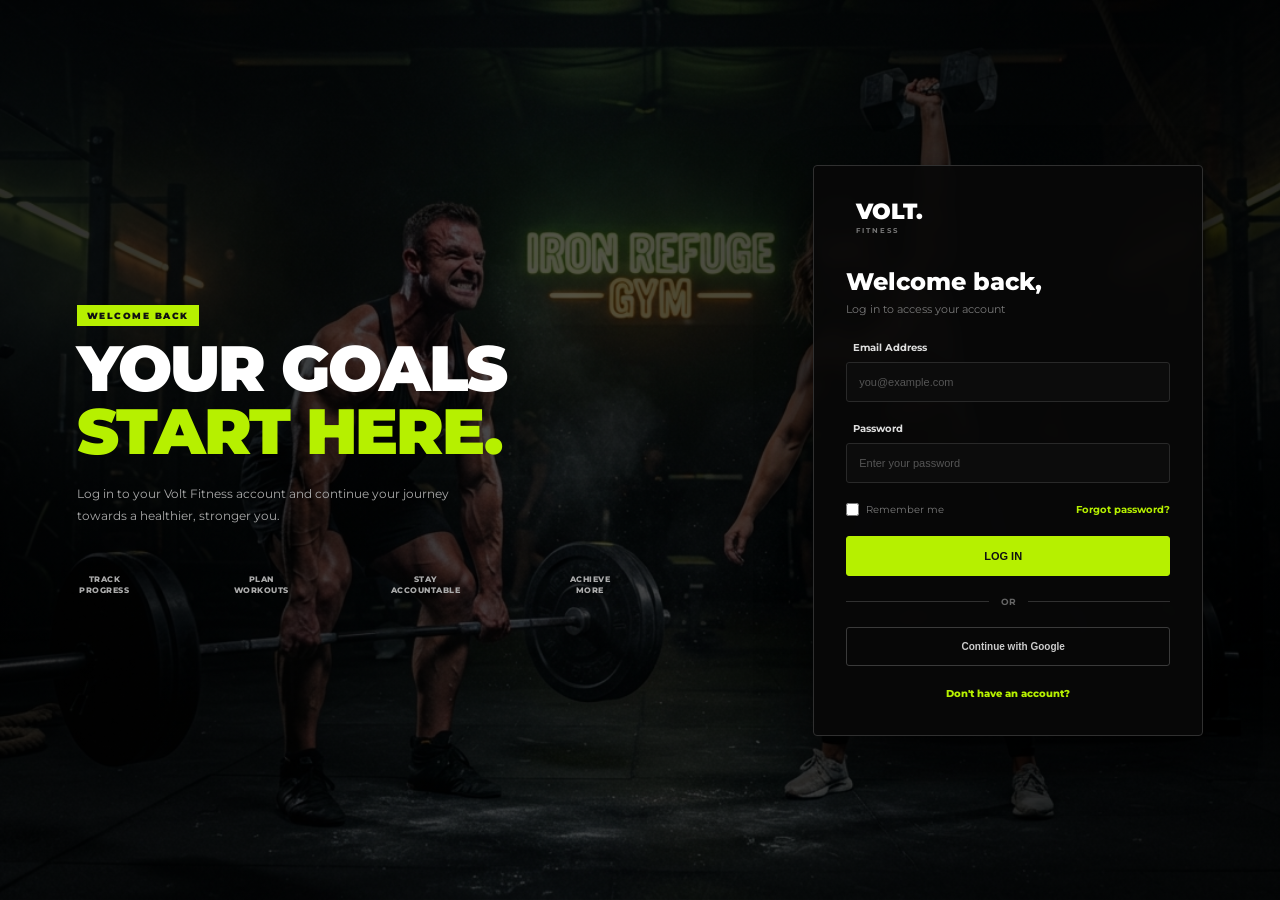
==== commit 444462aa: "Add files via upload" ====
--- a/login.html
+++ b/login.html
@@ -17,6 +17,9 @@
     <!-- Font Awesome -->
     <link rel="stylesheet"
         href="fontawesome-free-7.3.1-web/fontawesome-free-7.3.1-web/css/all.min.css">
+
+        <!-- google-->
+        <script src="https://accounts.google.com/gsi/client" async defer></script>
 </head>
 <body>
    <!-- ====== LOGIN PAGE ========== -->
--- a/style.css
+++ b/style.css
@@ -7299,3 +7299,667 @@
     color: #777;
 }
 
+.user-icon img,
+.profile-avatar img {
+    width: 100%;
+    height: 100%;
+    border-radius: 50%;
+    object-fit: cover;
+}
+
+.profile-avatar {
+    cursor: pointer;
+}
+
+/* ================= REVIEWS OVERLAY ================= */
+
+.reviews-overlay {
+    position: fixed;
+    inset: 0;
+    background: rgba(0, 0, 0, 0.75);
+    backdrop-filter: blur(8px);
+
+    display: flex;
+    align-items: center;
+    justify-content: center;
+
+    padding: 20px;
+
+    opacity: 0;
+    visibility: hidden;
+    pointer-events: none;
+
+    transition: 0.3s ease;
+
+    z-index: 9999;
+}
+
+.reviews-overlay.show {
+    opacity: 1;
+    visibility: visible;
+    pointer-events: auto;
+}
+
+
+/* ================= REVIEWS CARD ================= */
+
+.reviews-card {
+    position: relative;
+
+    width: min(700px, 100%);
+    max-height: 90vh;
+
+    overflow-y: auto;
+
+    background: #101010;
+    border: 1px solid rgba(255, 255, 255, 0.12);
+
+    border-radius: 24px;
+
+    padding: 30px;
+
+    box-shadow: 0 25px 80px rgba(0, 0, 0, 0.6);
+
+    transform: translateY(30px) scale(0.97);
+    transition: 0.3s ease;
+}
+
+.reviews-overlay.show .reviews-card {
+    transform: translateY(0) scale(1);
+}
+
+
+/* ================= CLOSE BUTTON ================= */
+
+.reviews-close {
+    position: absolute;
+
+    top: 18px;
+    right: 18px;
+
+    width: 40px;
+    height: 40px;
+
+    border: none;
+    border-radius: 50%;
+
+    background: rgba(255, 255, 255, 0.08);
+    color: #fff;
+
+    font-size: 18px;
+
+    cursor: pointer;
+
+    transition: 0.25s ease;
+}
+
+.reviews-close:hover {
+    background: #fff;
+    color: #000;
+
+    transform: rotate(90deg);
+}
+
+
+/* ================= HEADER ================= */
+
+.reviews-header {
+    display: flex;
+    align-items: center;
+    gap: 15px;
+
+    margin-bottom: 25px;
+
+    padding-right: 45px;
+}
+
+.reviews-icon {
+    width: 55px;
+    height: 55px;
+
+    display: flex;
+    align-items: center;
+    justify-content: center;
+
+    border-radius: 16px;
+
+    background: rgba(255, 193, 7, 0.12);
+
+    color: #ffc107;
+
+    font-size: 23px;
+}
+
+.reviews-header h2 {
+    margin: 0;
+
+    color: #fff;
+
+    font-size: 25px;
+    font-weight: 800;
+}
+
+.reviews-header p {
+    margin: 5px 0 0;
+
+    color: #999;
+
+    font-size: 14px;
+}
+
+
+/* ================= REVIEWS LIST ================= */
+
+.reviews-list {
+    display: flex;
+    flex-direction: column;
+    gap: 14px;
+
+    margin-bottom: 25px;
+}
+
+.reviews-loading {
+    text-align: center;
+
+    color: #999;
+
+    padding: 25px;
+}
+
+
+/* ================= SINGLE REVIEW ================= */
+
+.review-item {
+    padding: 18px;
+
+    background: rgba(255, 255, 255, 0.045);
+
+    border: 1px solid rgba(255, 255, 255, 0.08);
+
+    border-radius: 16px;
+
+    transition: 0.25s ease;
+}
+
+.review-item:hover {
+    border-color: rgba(255, 193, 7, 0.35);
+
+    transform: translateY(-2px);
+}
+
+.review-user {
+    display: flex;
+    align-items: center;
+    gap: 12px;
+
+    margin-bottom: 10px;
+}
+
+.review-avatar {
+    width: 38px;
+    height: 38px;
+
+    display: flex;
+    align-items: center;
+    justify-content: center;
+
+    border-radius: 50%;
+
+    background: #ffc107;
+
+    color: #111;
+
+    font-weight: 800;
+}
+
+.review-user-name {
+    color: #fff;
+
+    font-weight: 700;
+}
+
+.review-date {
+    color: #777;
+
+    font-size: 12px;
+
+    margin-top: 2px;
+}
+
+.review-text {
+    color: #ccc;
+
+    line-height: 1.7;
+
+    font-size: 14px;
+
+    word-break: break-word;
+}
+
+
+/* ================= WRITE REVIEW ================= */
+
+.write-review-box {
+    border-top: 1px solid rgba(255, 255, 255, 0.1);
+
+    padding-top: 22px;
+}
+
+.write-review-box h3 {
+    color: #fff;
+
+    margin: 0 0 12px;
+
+    font-size: 18px;
+}
+
+#reviewInput {
+    width: 100%;
+
+    min-height: 110px;
+
+    resize: vertical;
+
+    padding: 14px 16px;
+
+    border-radius: 14px;
+
+    border: 1px solid rgba(255, 255, 255, 0.12);
+
+    background: rgba(255, 255, 255, 0.05);
+
+    color: #fff;
+
+    outline: none;
+
+    font-family: inherit;
+
+    transition: 0.25s ease;
+
+    box-sizing: border-box;
+}
+
+#reviewInput::placeholder {
+    color: #777;
+}
+
+#reviewInput:focus {
+    border-color: #ffc107;
+
+    background: rgba(255, 255, 255, 0.07);
+}
+
+
+/* ================= SUBMIT BUTTON ================= */
+
+.submit-review-btn {
+    margin-top: 12px;
+
+    border: none;
+
+    padding: 12px 20px;
+
+    border-radius: 12px;
+
+    background: #ffc107;
+
+    color: #111;
+
+    font-weight: 800;
+
+    cursor: pointer;
+
+    transition: 0.25s ease;
+}
+
+.submit-review-btn:hover {
+    transform: translateY(-2px);
+
+    box-shadow: 0 8px 25px rgba(255, 193, 7, 0.25);
+}
+
+.submit-review-btn:disabled {
+    opacity: 0.5;
+
+    cursor: not-allowed;
+
+    transform: none;
+}
+
+
+/* ================= MESSAGE ================= */
+
+.review-message {
+    margin: 10px 0 0;
+
+    font-size: 13px;
+}
+
+
+/* ================= MOBILE ================= */
+
+@media (max-width: 600px) {
+
+    .reviews-card {
+        padding: 22px;
+
+        border-radius: 20px;
+    }
+
+    .reviews-header h2 {
+        font-size: 21px;
+    }
+
+    .reviews-icon {
+        width: 48px;
+        height: 48px;
+    }
+
+}
+/* ================= SETTINGS ================= */
+
+.settings-list {
+    display: flex;
+    flex-direction: column;
+    gap: 18px;
+}
+
+.settings-row {
+    display: flex;
+    align-items: center;
+    justify-content: space-between;
+    gap: 15px;
+    padding: 14px 16px;
+    background: rgba(255, 255, 255, 0.04);
+    border: 1px solid rgba(255, 255, 255, 0.08);
+    border-radius: 14px;
+}
+
+.settings-row strong {
+    display: block;
+    color: #fff;
+    font-size: 13px;
+    margin-bottom: 4px;
+}
+
+.settings-row span {
+    display: block;
+    color: #888;
+    font-size: 11px;
+}
+
+/* generic switch "on" state (independent from light-mode) */
+.theme-switch.active {
+    background: #b6f000;
+    border-color: #b6f000;
+}
+
+.theme-switch.active span {
+    transform: translateX(21px);
+    background: #111;
+}
+
+body.light-mode .settings-row {
+    background: #f5f5f5;
+    border-color: #ddd;
+}
+
+body.light-mode .settings-row strong {
+    color: #111;
+}
+
+/* ================= WISHLIST ================= */
+
+.wishlist-wrapper {
+    position: relative;
+}
+
+.wishlist-badge {
+    position: absolute;
+    top: -6px;
+    right: -6px;
+
+    min-width: 16px;
+    height: 16px;
+    padding: 0 4px;
+
+    display: flex;
+    align-items: center;
+    justify-content: center;
+
+    background: #b6f000;
+    color: #111;
+
+    border-radius: 20px;
+
+    font-size: 9px;
+    font-weight: 800;
+}
+
+.wishlist-dropdown {
+    position: absolute;
+    top: calc(100% + 15px);
+    right: 0;
+
+    width: 300px;
+    max-height: 380px;
+    overflow-y: auto;
+
+    background: #111;
+    border: 1px solid rgba(255, 255, 255, 0.12);
+
+    border-radius: 12px;
+
+    padding: 18px;
+
+    box-shadow: 0 15px 40px rgba(0, 0, 0, 0.45);
+
+    opacity: 0;
+    visibility: hidden;
+    transform: translateY(-10px);
+
+    transition: 0.25s ease;
+
+    z-index: 9999;
+}
+
+.wishlist-dropdown.show {
+    opacity: 1;
+    visibility: visible;
+    transform: translateY(0);
+}
+
+.wishlist-dropdown h4 {
+    margin: 0 0 14px;
+    color: #fff;
+    font-size: 13px;
+    font-weight: 800;
+    text-transform: uppercase;
+    letter-spacing: .5px;
+}
+
+.wishlist-empty {
+    color: #777;
+    font-size: 12px;
+    text-align: center;
+    padding: 15px 0;
+}
+
+.wishlist-item {
+    display: flex;
+    align-items: center;
+    gap: 10px;
+
+    padding: 8px;
+    margin-bottom: 8px;
+
+    border-radius: 8px;
+
+    transition: .2s ease;
+}
+
+.wishlist-item:hover {
+    background: rgba(255, 255, 255, 0.06);
+}
+
+.wishlist-item img {
+    width: 42px;
+    height: 42px;
+    border-radius: 6px;
+    object-fit: cover;
+    flex-shrink: 0;
+}
+
+.wishlist-item div {
+    flex: 1;
+    min-width: 0;
+}
+
+.wishlist-item strong {
+    display: block;
+    color: #fff;
+    font-size: 11px;
+    white-space: nowrap;
+    overflow: hidden;
+    text-overflow: ellipsis;
+}
+
+.wishlist-item span {
+    display: block;
+    color: #b6f000;
+    font-size: 10px;
+    margin-top: 3px;
+}
+
+.wishlist-remove {
+    border: none;
+    background: transparent;
+    color: #666;
+    cursor: pointer;
+    font-size: 12px;
+    flex-shrink: 0;
+}
+
+.wishlist-remove:hover {
+    color: #ff5c5c;
+}
+
+.icon-box-store i.fa-solid {
+    color: #ff4d4d;
+}
+
+body.light-mode .wishlist-dropdown {
+    background: #fff;
+    border-color: #ddd;
+}
+
+body.light-mode .wishlist-dropdown h4 {
+    color: #111;
+}
+
+body.light-mode .wishlist-item strong {
+    color: #111;
+}
+
+@media (max-width: 600px) {
+
+    .wishlist-dropdown {
+        right: -10px;
+        width: 270px;
+    }
+
+}
+
+/* ================= CART & CHECKOUT ================= */
+
+.menu-cart-badge {
+    min-width: 20px; height: 20px; padding: 0 6px;
+    display: flex; align-items: center; justify-content: center;
+    background: #b6f000; color: #111;
+    border-radius: 20px; font-size: 10px; font-weight: 800;
+    margin-right: 4px;
+}
+
+.cart-empty { text-align: center; color: #777; padding: 25px; }
+
+.cart-item {
+    display: flex; align-items: center; gap: 14px;
+    padding: 14px; margin-bottom: 10px;
+    background: rgba(255,255,255,.045);
+    border: 1px solid rgba(255,255,255,.08);
+    border-radius: 14px;
+}
+
+.cart-item img { width: 55px; height: 55px; border-radius: 10px; object-fit: cover; flex-shrink: 0; }
+
+.cart-item-info { flex: 1; min-width: 0; }
+.cart-item-info strong {
+    display: block; color: #fff; font-size: 13px; margin-bottom: 4px;
+    white-space: nowrap; overflow: hidden; text-overflow: ellipsis;
+}
+.cart-item-info span { color: #b6f000; font-size: 12px; }
+
+.cart-qty { display: flex; align-items: center; gap: 8px; }
+.cart-qty button {
+    width: 26px; height: 26px; border: 1px solid #333; border-radius: 6px;
+    background: #1c1c1c; color: #fff; cursor: pointer; font-size: 12px;
+}
+.cart-qty button:hover { background: #b6f000; color: #111; border-color: #b6f000; }
+.cart-qty span { min-width: 18px; text-align: center; color: #fff; font-size: 13px; font-weight: 700; }
+
+.cart-remove { border: none; background: transparent; color: #666; cursor: pointer; font-size: 13px; }
+.cart-remove:hover { color: #ff5c5c; }
+
+.cart-summary { border-top: 1px solid rgba(255,255,255,.1); padding-top: 20px; margin-top: 10px; }
+.cart-total-row { display: flex; align-items: center; justify-content: space-between; margin-bottom: 15px; }
+.cart-total-row span { color: #999; font-size: 13px; }
+.cart-total-row strong { color: #fff; font-size: 22px; }
+
+/* Delivery form */
+.delivery-form { display: flex; flex-direction: column; }
+.delivery-form label {
+    color: #aaa; font-size: 11px; font-weight: 700;
+    margin: 14px 0 7px; text-transform: uppercase; letter-spacing: .5px;
+}
+.delivery-form label:first-child { margin-top: 0; }
+.delivery-form input, .delivery-form textarea {
+    width: 100%; box-sizing: border-box; padding: 13px 14px;
+    background: #0d0d0d; border: 1px solid #303030; border-radius: 9px;
+    color: #fff; outline: none; font-family: inherit; font-size: 13px; transition: .3s ease;
+}
+.delivery-form textarea { min-height: 70px; resize: vertical; }
+.delivery-form input:focus, .delivery-form textarea:focus {
+    border-color: #b6f000; box-shadow: 0 0 0 3px rgba(182,240,0,.08);
+}
+.delivery-form input::placeholder, .delivery-form textarea::placeholder { color: #555; }
+
+/* Receipt */
+.receipt-success-icon {
+    width: 65px; height: 65px; margin: 0 auto 18px; border-radius: 50%;
+    display: flex; align-items: center; justify-content: center;
+    background: rgba(182,240,0,.12); color: #b6f000; font-size: 26px;
+}
+.receipt-title { text-align: center; color: #fff; margin: 0 0 6px; }
+.receipt-subtitle { text-align: center; color: #888; font-size: 13px; margin: 0 0 25px; }
+.receipt-box { background: #181818; border: 1px solid #292929; border-radius: 14px; padding: 20px; margin-bottom: 20px; }
+.receipt-row {
+    display: flex; justify-content: space-between; gap: 15px;
+    padding: 8px 0; border-bottom: 1px solid #262626; font-size: 12px;
+}
+.receipt-row:last-child { border-bottom: none; }
+.receipt-row span:first-child { color: #777; }
+.receipt-row span:last-child { color: #fff; text-align: right; }
+.receipt-items-title {
+    color: #b6f000; font-size: 11px; font-weight: 800;
+    text-transform: uppercase; letter-spacing: .5px; margin: 16px 0 8px;
+}
+
+body.light-mode .cart-item,
+body.light-mode .receipt-box { background: #f5f5f5; border-color: #ddd; }
+
+body.light-mode .cart-item-info strong,
+body.light-mode .receipt-title,
+body.light-mode .receipt-row span:last-child { color: #111; }
+
+body.light-mode .delivery-form input,
+body.light-mode .delivery-form textarea { background: #fff; color: #111; border-color: #ccc; }
